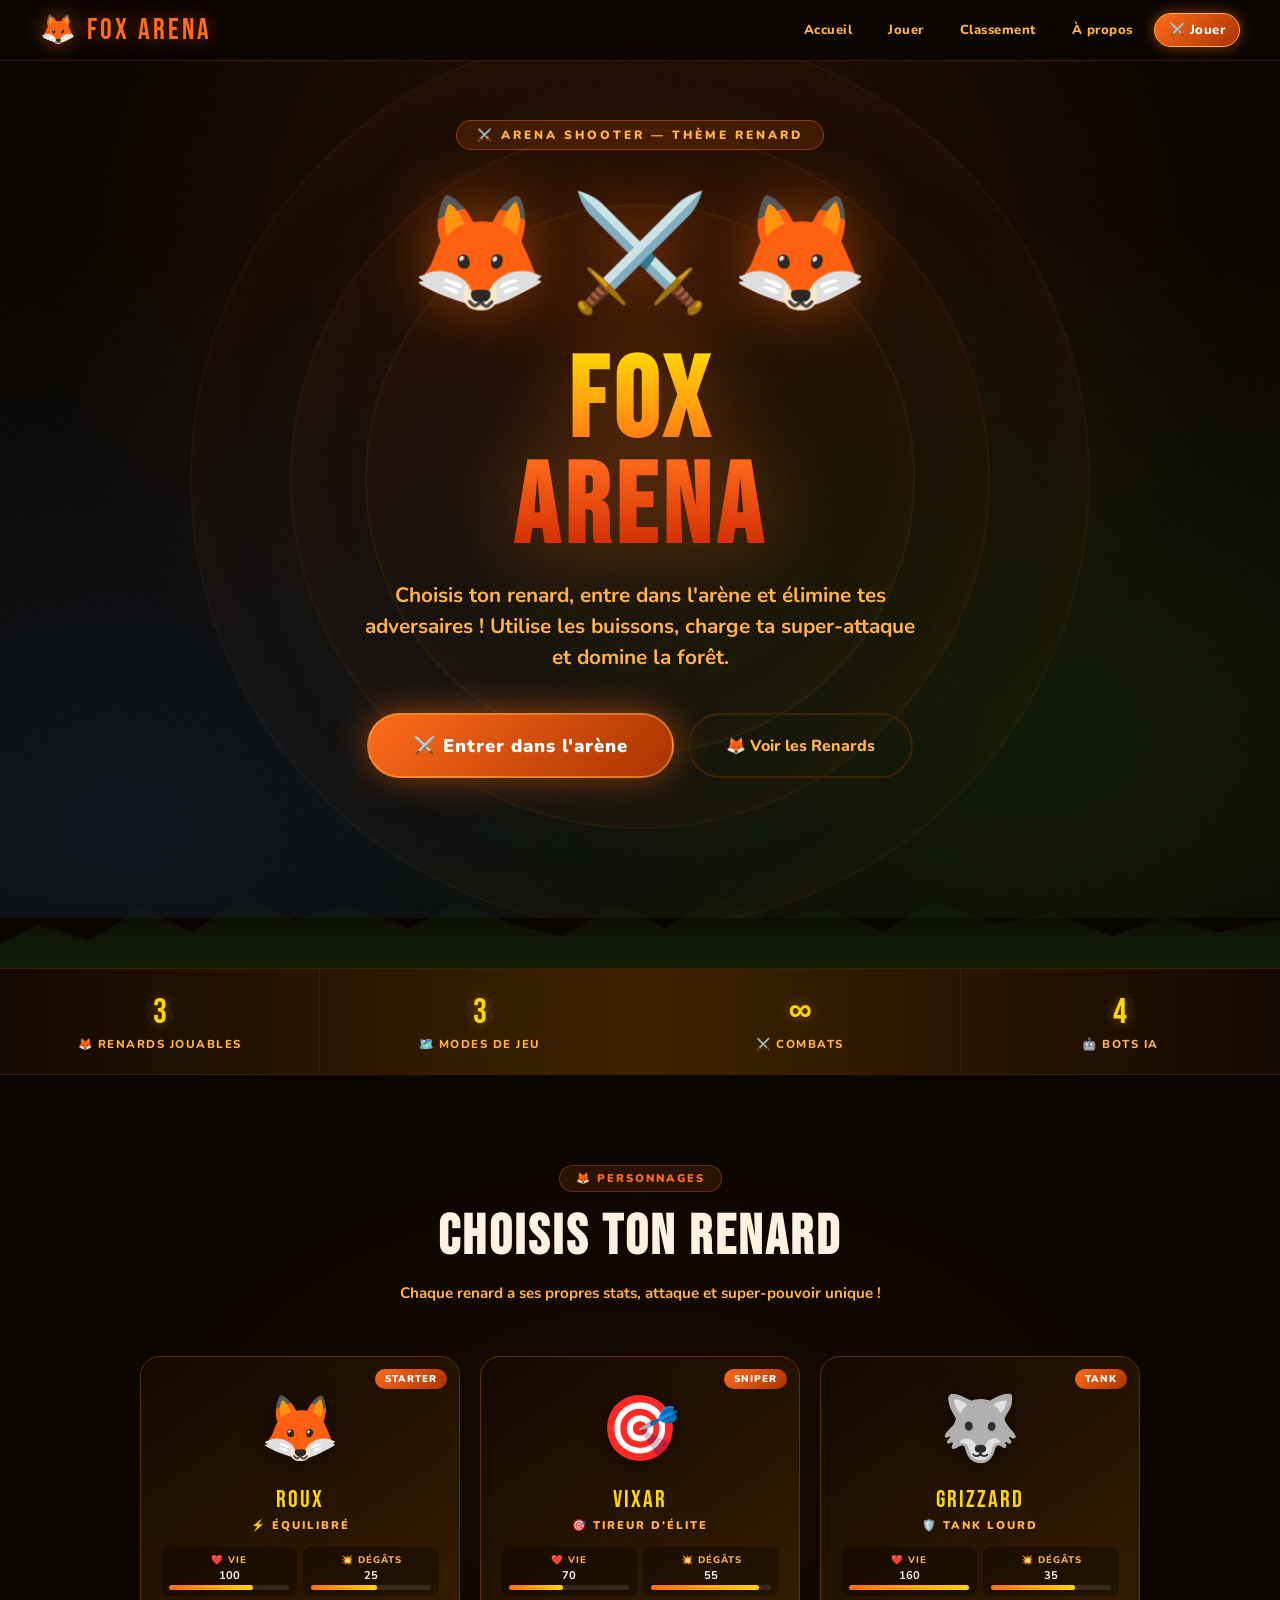
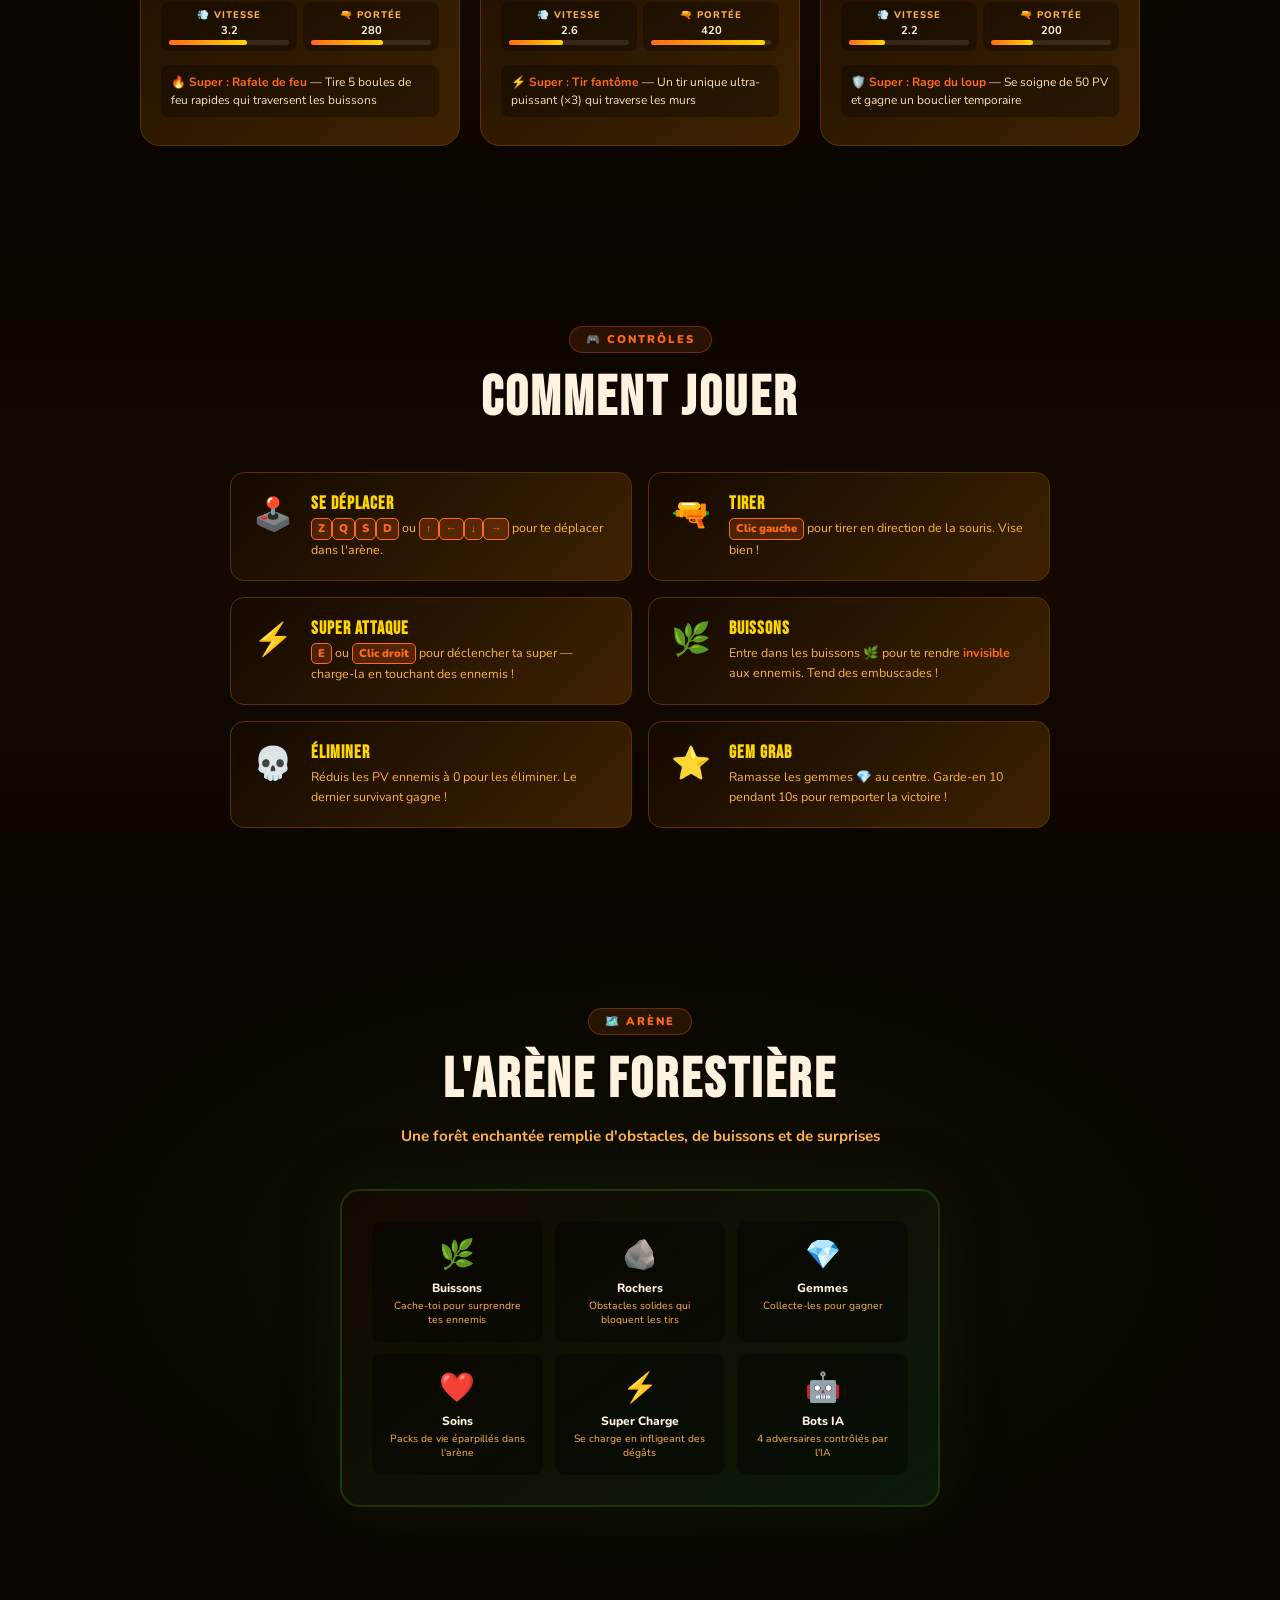
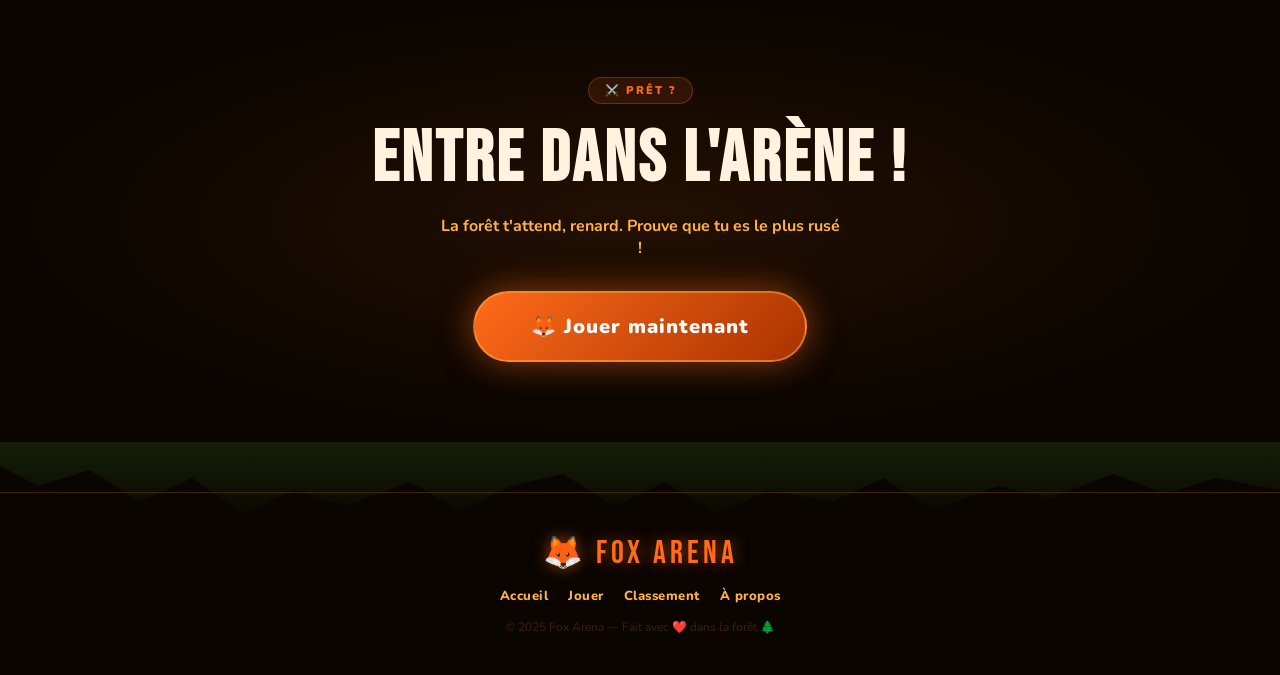
==== index.html @ e890de6c "Rename foxarena-index.html to index.html" ====
<!DOCTYPE html>
<html lang="fr">
<head>
<meta charset="UTF-8">
<meta name="viewport" content="width=device-width, initial-scale=1.0">
<title>🦊 Fox Arena — Combat de Renards</title>
<link href="https://fonts.googleapis.com/css2?family=Bebas+Neue&family=Nunito:wght@400;700;800;900&display=swap" rel="stylesheet">
<style>
:root {
  --or:#FF6B1A;--am:#FFB347;--dk:#0A0500;--dp:#140900;
  --bk:#3D2200;--gd:#FFD700;--cr:#FFF3E0;--tx:#FFE0B2;
  --glow:rgba(255,107,26,0.55);--gr1:#1E3A0F;--gr2:#2E5A18;
  --bl:#1A3A5C;--rd:#CC2200;
}
*{box-sizing:border-box;margin:0;padding:0;}
html{scroll-behavior:smooth;}
body{background:var(--dk);font-family:'Nunito',sans-serif;color:var(--tx);overflow-x:hidden;}

/* ── NOISE OVERLAY ── */
body::after{content:'';position:fixed;inset:0;pointer-events:none;z-index:999;
  background-image:url("data:image/svg+xml,%3Csvg viewBox='0 0 200 200' xmlns='http://www.w3.org/2000/svg'%3E%3Cfilter id='n'%3E%3CfeTurbulence type='fractalNoise' baseFrequency='0.9' numOctaves='4' stitchTiles='stitch'/%3E%3C/filter%3E%3Crect width='100%25' height='100%25' filter='url(%23n)' opacity='0.04'/%3E%3C/svg%3E");
  opacity:0.4;}

/* ── NAV ── */
nav{position:fixed;top:0;left:0;right:0;z-index:200;
  display:flex;align-items:center;justify-content:space-between;
  padding:12px 40px;
  background:rgba(10,5,0,0.88);backdrop-filter:blur(16px);
  border-bottom:1px solid rgba(255,107,26,0.2);}
.nav-logo{font-family:'Bebas Neue',sans-serif;font-size:1.8rem;color:var(--or);
  text-decoration:none;letter-spacing:3px;text-shadow:0 0 20px var(--glow);}
.nav-links{display:flex;gap:6px;align-items:center;}
.nav-links a{color:var(--am);text-decoration:none;font-weight:800;font-size:0.82rem;
  padding:7px 14px;border-radius:20px;transition:all 0.2s;border:1px solid transparent;
  letter-spacing:0.5px;}
.nav-links a:hover{border-color:var(--am);background:rgba(255,179,71,0.1);}
.nav-cta{background:linear-gradient(135deg,var(--or),#AA3300)!important;
  color:white!important;border-color:var(--am)!important;
  box-shadow:0 0 14px var(--glow);}
.nav-cta:hover{transform:scale(1.04);box-shadow:0 0 28px var(--glow)!important;}

/* ── HERO ── */
.hero{min-height:100vh;display:flex;flex-direction:column;
  align-items:center;justify-content:center;text-align:center;
  padding:120px 20px 80px;position:relative;overflow:hidden;
  background:radial-gradient(ellipse at 50% 30%,rgba(255,107,26,0.13) 0%,transparent 65%),
             radial-gradient(ellipse at 80% 80%,rgba(30,58,15,0.4) 0%,transparent 50%),
             radial-gradient(ellipse at 10% 90%,rgba(26,58,92,0.3) 0%,transparent 50%);}

/* animated arena ring */
.arena-ring{position:absolute;width:700px;height:700px;border-radius:50%;
  border:2px solid rgba(255,107,26,0.08);
  box-shadow:0 0 80px rgba(255,107,26,0.06) inset;
  animation:ringPulse 4s ease-in-out infinite;}
.arena-ring:nth-child(2){width:900px;height:900px;animation-delay:1s;border-color:rgba(255,179,71,0.05);}
.arena-ring:nth-child(3){width:550px;height:550px;animation-delay:2s;border-color:rgba(255,215,0,0.06);}
@keyframes ringPulse{0%,100%{transform:scale(1);opacity:0.6}50%{transform:scale(1.04);opacity:1}}

.hero-eyebrow{display:inline-block;background:rgba(255,107,26,0.15);
  border:1px solid rgba(255,107,26,0.4);border-radius:30px;
  padding:6px 20px;font-size:0.75rem;font-weight:900;color:var(--am);
  letter-spacing:3px;text-transform:uppercase;margin-bottom:28px;
  animation:fadeUp 0.5s ease both;}
.hero-chars{font-size:7rem;display:flex;gap:20px;margin-bottom:20px;
  animation:fadeUp 0.5s 0.1s ease both;filter:drop-shadow(0 0 30px rgba(255,107,26,0.5));}
.hero-chars span{display:inline-block;animation:charFloat 3s ease-in-out infinite;}
.hero-chars span:nth-child(2){animation-delay:0.4s;}
.hero-chars span:nth-child(3){animation-delay:0.8s;}
@keyframes charFloat{0%,100%{transform:translateY(0)}50%{transform:translateY(-16px)}}

.hero h1{font-family:'Bebas Neue',sans-serif;
  font-size:clamp(3.5rem,10vw,7rem);
  letter-spacing:6px;line-height:0.95;
  background:linear-gradient(180deg,#FFD700 0%,#FF6B1A 50%,#CC2200 100%);
  -webkit-background-clip:text;-webkit-text-fill-color:transparent;background-clip:text;
  filter:drop-shadow(0 0 40px rgba(255,107,26,0.4));
  animation:fadeUp 0.5s 0.15s ease both;margin-bottom:16px;}
.hero-sub{font-size:clamp(1rem,2.5vw,1.3rem);color:var(--am);font-weight:700;
  max-width:550px;line-height:1.5;animation:fadeUp 0.5s 0.25s ease both;margin-bottom:40px;}
.hero-btns{display:flex;gap:14px;flex-wrap:wrap;justify-content:center;
  animation:fadeUp 0.5s 0.35s ease both;margin-bottom:60px;}
@keyframes fadeUp{from{opacity:0;transform:translateY(24px)}to{opacity:1;transform:none}}

.btn-play{display:inline-flex;align-items:center;gap:10px;
  background:linear-gradient(135deg,var(--or),#AA3300);color:white;
  text-decoration:none;padding:18px 44px;border-radius:50px;
  font-weight:900;font-size:1.15rem;letter-spacing:1px;
  box-shadow:0 0 35px var(--glow),0 8px 30px rgba(0,0,0,0.5);
  transition:all 0.25s;border:2px solid rgba(255,179,71,0.5);}
.btn-play:hover{transform:translateY(-4px)scale(1.04);box-shadow:0 0 55px var(--glow);}
.btn-ghost{display:inline-flex;align-items:center;gap:10px;
  background:transparent;color:var(--am);text-decoration:none;
  padding:18px 36px;border-radius:50px;font-weight:800;font-size:1rem;
  border:2px solid var(--bk);transition:all 0.25s;}
.btn-ghost:hover{border-color:var(--am);background:rgba(255,179,71,0.08);}

/* ── STATS BAR ── */
.stats-bar{display:flex;justify-content:center;flex-wrap:wrap;
  background:linear-gradient(90deg,var(--dp),var(--bk),var(--dp));
  border-top:1px solid var(--bk);border-bottom:1px solid var(--bk);}
.stat-i{flex:1;min-width:140px;text-align:center;padding:22px 16px;
  border-right:1px solid var(--bk);}
.stat-i:last-child{border-right:none;}
.stat-n{font-family:'Bebas Neue',sans-serif;font-size:2.2rem;
  color:var(--gd);display:block;text-shadow:0 0 12px rgba(255,215,0,0.4);}
.stat-l{font-size:0.72rem;color:var(--am);font-weight:800;
  text-transform:uppercase;letter-spacing:1.5px;margin-top:2px;}

/* ── SECTION BASE ── */
section{padding:90px 40px;position:relative;}
.sec-label{display:inline-block;background:rgba(255,107,26,0.12);border:1px solid rgba(255,107,26,0.3);
  border-radius:20px;padding:5px 16px;font-size:0.7rem;font-weight:900;
  color:var(--or);letter-spacing:2px;text-transform:uppercase;margin-bottom:12px;}
.sec-title{font-family:'Bebas Neue',sans-serif;font-size:clamp(2rem,5vw,3.5rem);
  color:var(--cr);letter-spacing:3px;margin-bottom:10px;}
.sec-sub{color:var(--am);font-size:0.95rem;font-weight:700;max-width:500px;line-height:1.6;}

/* ── BRAWLERS SECTION ── */
.brawlers-section{text-align:center;
  background:radial-gradient(ellipse at center,rgba(255,107,26,0.06) 0%,transparent 70%);}
.brawlers-grid{display:grid;grid-template-columns:repeat(auto-fit,minmax(220px,1fr));
  gap:20px;max-width:1000px;margin:50px auto 0;}
.brawler-card{background:linear-gradient(145deg,var(--dp),var(--bk));
  border:1px solid #5C3300;border-radius:20px;padding:28px 20px;
  text-align:center;transition:all 0.3s;cursor:pointer;position:relative;overflow:hidden;}
.brawler-card::before{content:'';position:absolute;inset:0;opacity:0;transition:opacity 0.3s;
  background:linear-gradient(145deg,rgba(255,107,26,0.08),transparent);}
.brawler-card:hover{border-color:var(--or);transform:translateY(-6px);
  box-shadow:0 16px 50px rgba(0,0,0,0.4),0 0 30px rgba(255,107,26,0.2);}
.brawler-card:hover::before{opacity:1;}
.bc-icon{font-size:4rem;display:block;margin-bottom:12px;
  filter:drop-shadow(0 4px 12px rgba(0,0,0,0.5));}
.bc-name{font-family:'Bebas Neue',sans-serif;font-size:1.5rem;
  color:var(--gd);letter-spacing:2px;margin-bottom:4px;}
.bc-role{font-size:0.7rem;font-weight:900;color:var(--am);
  text-transform:uppercase;letter-spacing:2px;margin-bottom:14px;}
.bc-stats{display:grid;grid-template-columns:1fr 1fr;gap:6px;margin-bottom:14px;}
.bc-stat{background:rgba(0,0,0,0.3);border-radius:8px;padding:6px 8px;font-size:0.7rem;}
.bc-stat label{display:block;color:var(--am);font-size:0.6rem;font-weight:800;
  text-transform:uppercase;letter-spacing:1px;margin-bottom:2px;}
.bc-stat span{color:var(--cr);font-weight:700;}
.bc-bar{height:5px;border-radius:3px;margin-top:2px;
  background:rgba(255,255,255,0.1);}
.bc-fill{height:100%;border-radius:3px;background:linear-gradient(90deg,var(--or),var(--gd));}
.bc-ability{font-size:0.75rem;color:var(--tx);line-height:1.5;
  background:rgba(0,0,0,0.3);border-radius:8px;padding:8px 10px;margin-top:8px;text-align:left;}
.bc-ability strong{color:var(--or);}
.bc-badge{position:absolute;top:12px;right:12px;
  background:linear-gradient(135deg,var(--or),#AA3300);
  border-radius:20px;padding:3px 10px;font-size:0.62rem;
  font-weight:900;color:white;letter-spacing:1px;}

/* ── HOW TO PLAY ── */
.how-section{background:linear-gradient(180deg,var(--dk) 0%,var(--dp) 50%,var(--dk) 100%);}
.how-grid{display:grid;grid-template-columns:1fr 1fr;gap:16px;max-width:820px;margin:40px auto 0;}
.how-card{background:linear-gradient(135deg,var(--dp),var(--bk));
  border:1px solid #5C3300;border-radius:14px;padding:20px 22px;
  display:flex;gap:16px;align-items:flex-start;transition:all 0.3s;}
.how-card:hover{border-color:var(--am);transform:translateX(4px);}
.how-icon{font-size:2rem;min-width:42px;}
.how-card h3{font-family:'Bebas Neue',sans-serif;font-size:1.1rem;
  color:var(--gd);letter-spacing:1px;margin-bottom:4px;}
.how-card p{font-size:0.78rem;color:var(--am);line-height:1.6;}
kbd{display:inline-block;background:rgba(255,107,26,0.2);border:1px solid var(--or);
  border-radius:5px;padding:1px 6px;font-size:0.7rem;color:var(--or);
  font-family:'Nunito',sans-serif;font-weight:900;}

/* ── ARENA PREVIEW ── */
.arena-section{text-align:center;
  background:radial-gradient(ellipse at center,rgba(30,58,15,0.2) 0%,transparent 70%);}
.arena-preview{max-width:600px;margin:40px auto 0;
  background:linear-gradient(145deg,var(--dp),#0A1A08);
  border:2px solid rgba(46,90,24,0.5);border-radius:20px;padding:30px;
  box-shadow:0 0 60px rgba(30,58,15,0.3);}
.ap-grid{display:grid;grid-template-columns:repeat(3,1fr);gap:12px;}
.ap-item{background:rgba(0,0,0,0.4);border-radius:10px;padding:14px;text-align:center;}
.ap-icon{font-size:1.8rem;display:block;margin-bottom:6px;}
.ap-item h4{font-size:0.75rem;font-weight:800;color:var(--cr);margin-bottom:3px;}
.ap-item p{font-size:0.65rem;color:var(--am);line-height:1.4;}

/* ── CTA ── */
.cta-section{text-align:center;padding:80px 20px;
  background:radial-gradient(ellipse at center,rgba(255,107,26,0.1) 0%,transparent 70%);}
.cta-section .sec-title{font-size:clamp(2.5rem,6vw,4.5rem);}

/* ── FOOTER ── */
footer{background:var(--dk);border-top:1px solid var(--bk);padding:40px;text-align:center;}
.ft-logo{font-family:'Bebas Neue',sans-serif;font-size:2rem;color:var(--or);
  text-decoration:none;letter-spacing:4px;text-shadow:0 0 15px var(--glow);
  display:block;margin-bottom:14px;}
.ft-links{display:flex;gap:20px;justify-content:center;margin-bottom:14px;}
.ft-links a{color:var(--am);text-decoration:none;font-size:0.82rem;
  font-weight:800;transition:color 0.2s;letter-spacing:0.5px;}
.ft-links a:hover{color:var(--gd);}
footer p{color:#3D2200;font-size:0.75rem;}

/* ── FOREST DIVIDER ── */
.forest-div{width:100%;height:80px;
  background:linear-gradient(180deg,transparent,var(--gr1));
  clip-path:polygon(0 70%,3% 45%,7% 65%,11% 25%,15% 55%,19% 10%,23% 40%,27% 20%,32% 50%,36% 15%,40% 45%,44% 60%,48% 20%,52% 50%,56% 10%,60% 40%,65% 25%,69% 55%,73% 15%,78% 45%,82% 30%,87% 60%,91% 35%,95% 55%,100% 40%,100% 100%,0 100%);
  opacity:0.5;margin-top:-30px;}
.forest-div.flip{transform:scaleY(-1);margin-top:0;margin-bottom:-30px;}

@media(max-width:700px){
  nav{padding:10px 16px;}
  section{padding:60px 16px;}
  .how-grid{grid-template-columns:1fr;}
}
</style>
</head>
<body>

<nav>
  <a class="nav-logo" href="index.html">🦊 FOX ARENA</a>
  <div class="nav-links">
    <a href="index.html">Accueil</a>
    <a href="game.html">Jouer</a>
    <a href="leaderboard.html">Classement</a>
    <a href="about.html">À propos</a>
    <a href="game.html" class="nav-cta">⚔️ Jouer</a>
  </div>
</nav>

<!-- HERO -->
<section class="hero">
  <div class="arena-ring"></div>
  <div class="arena-ring"></div>
  <div class="arena-ring"></div>
  <div class="hero-eyebrow">⚔️ Arena Shooter — Thème Renard</div>
  <div class="hero-chars">
    <span>🦊</span><span>⚔️</span><span>🦊</span>
  </div>
  <h1>FOX<br>ARENA</h1>
  <p class="hero-sub">Choisis ton renard, entre dans l'arène et élimine tes adversaires ! Utilise les buissons, charge ta super-attaque et domine la forêt.</p>
  <div class="hero-btns">
    <a href="game.html" class="btn-play">⚔️ Entrer dans l'arène</a>
    <a href="#brawlers" class="btn-ghost">🦊 Voir les Renards</a>
  </div>
</section>

<div class="forest-div"></div>

<!-- STATS BAR -->
<div class="stats-bar">
  <div class="stat-i"><span class="stat-n">3</span><div class="stat-l">🦊 Renards jouables</div></div>
  <div class="stat-i"><span class="stat-n">3</span><div class="stat-l">🗺️ Modes de jeu</div></div>
  <div class="stat-i"><span class="stat-n">∞</span><div class="stat-l">⚔️ Combats</div></div>
  <div class="stat-i"><span class="stat-n">4</span><div class="stat-l">🤖 Bots IA</div></div>
</div>

<!-- BRAWLERS -->
<section class="brawlers-section" id="brawlers">
  <div style="text-align:center">
    <div class="sec-label">🦊 Personnages</div>
    <h2 class="sec-title">Choisis ton Renard</h2>
    <p class="sec-sub" style="margin:0 auto">Chaque renard a ses propres stats, attaque et super-pouvoir unique !</p>
  </div>
  <div class="brawlers-grid">

    <div class="brawler-card">
      <div class="bc-badge">STARTER</div>
      <span class="bc-icon">🦊</span>
      <div class="bc-name">ROUX</div>
      <div class="bc-role">⚡ Équilibré</div>
      <div class="bc-stats">
        <div class="bc-stat"><label>❤️ Vie</label><span>100</span><div class="bc-bar"><div class="bc-fill" style="width:70%"></div></div></div>
        <div class="bc-stat"><label>💥 Dégâts</label><span>25</span><div class="bc-bar"><div class="bc-fill" style="width:55%"></div></div></div>
        <div class="bc-stat"><label>💨 Vitesse</label><span>3.2</span><div class="bc-bar"><div class="bc-fill" style="width:65%"></div></div></div>
        <div class="bc-stat"><label>🔫 Portée</label><span>280</span><div class="bc-bar"><div class="bc-fill" style="width:60%"></div></div></div>
      </div>
      <div class="bc-ability">🔥 <strong>Super : Rafale de feu</strong> — Tire 5 boules de feu rapides qui traversent les buissons</div>
    </div>

    <div class="brawler-card">
      <div class="bc-badge">SNIPER</div>
      <span class="bc-icon">🎯</span>
      <div class="bc-name">VIXAR</div>
      <div class="bc-role">🎯 Tireur d'élite</div>
      <div class="bc-stats">
        <div class="bc-stat"><label>❤️ Vie</label><span>70</span><div class="bc-bar"><div class="bc-fill" style="width:45%"></div></div></div>
        <div class="bc-stat"><label>💥 Dégâts</label><span>55</span><div class="bc-bar"><div class="bc-fill" style="width:90%"></div></div></div>
        <div class="bc-stat"><label>💨 Vitesse</label><span>2.6</span><div class="bc-bar"><div class="bc-fill" style="width:45%"></div></div></div>
        <div class="bc-stat"><label>🔫 Portée</label><span>420</span><div class="bc-bar"><div class="bc-fill" style="width:95%"></div></div></div>
      </div>
      <div class="bc-ability">⚡ <strong>Super : Tir fantôme</strong> — Un tir unique ultra-puissant (×3) qui traverse les murs</div>
    </div>

    <div class="brawler-card">
      <div class="bc-badge">TANK</div>
      <span class="bc-icon">🐺</span>
      <div class="bc-name">GRIZZARD</div>
      <div class="bc-role">🛡️ Tank lourd</div>
      <div class="bc-stats">
        <div class="bc-stat"><label>❤️ Vie</label><span>160</span><div class="bc-bar"><div class="bc-fill" style="width:100%"></div></div></div>
        <div class="bc-stat"><label>💥 Dégâts</label><span>35</span><div class="bc-bar"><div class="bc-fill" style="width:70%"></div></div></div>
        <div class="bc-stat"><label>💨 Vitesse</label><span>2.2</span><div class="bc-bar"><div class="bc-fill" style="width:30%"></div></div></div>
        <div class="bc-stat"><label>🔫 Portée</label><span>200</span><div class="bc-bar"><div class="bc-fill" style="width:35%"></div></div></div>
      </div>
      <div class="bc-ability">🛡️ <strong>Super : Rage du loup</strong> — Se soigne de 50 PV et gagne un bouclier temporaire</div>
    </div>

  </div>
</section>

<!-- HOW TO PLAY -->
<section class="how-section" id="how">
  <div style="text-align:center">
    <div class="sec-label">🎮 Contrôles</div>
    <h2 class="sec-title" style="color:var(--cr)">Comment jouer</h2>
  </div>
  <div class="how-grid">
    <div class="how-card">
      <div class="how-icon">🕹️</div>
      <div>
        <h3>Se déplacer</h3>
        <p><kbd>Z</kbd><kbd>Q</kbd><kbd>S</kbd><kbd>D</kbd> ou <kbd>↑</kbd><kbd>←</kbd><kbd>↓</kbd><kbd>→</kbd> pour te déplacer dans l'arène.</p>
      </div>
    </div>
    <div class="how-card">
      <div class="how-icon">🔫</div>
      <div>
        <h3>Tirer</h3>
        <p><kbd>Clic gauche</kbd> pour tirer en direction de la souris. Vise bien !</p>
      </div>
    </div>
    <div class="how-card">
      <div class="how-icon">⚡</div>
      <div>
        <h3>Super Attaque</h3>
        <p><kbd>E</kbd> ou <kbd>Clic droit</kbd> pour déclencher ta super — charge-la en touchant des ennemis !</p>
      </div>
    </div>
    <div class="how-card">
      <div class="how-icon">🌿</div>
      <div>
        <h3>Buissons</h3>
        <p>Entre dans les buissons 🌿 pour te rendre <strong style="color:var(--or)">invisible</strong> aux ennemis. Tend des embuscades !</p>
      </div>
    </div>
    <div class="how-card">
      <div class="how-icon">💀</div>
      <div>
        <h3>Éliminer</h3>
        <p>Réduis les PV ennemis à 0 pour les éliminer. Le dernier survivant gagne !</p>
      </div>
    </div>
    <div class="how-card">
      <div class="how-icon">⭐</div>
      <div>
        <h3>Gem Grab</h3>
        <p>Ramasse les gemmes 💎 au centre. Garde-en 10 pendant 10s pour remporter la victoire !</p>
      </div>
    </div>
  </div>
</section>

<!-- ARENA FEATURES -->
<section class="arena-section">
  <div style="text-align:center">
    <div class="sec-label">🗺️ Arène</div>
    <h2 class="sec-title" style="color:var(--cr)">L'Arène Forestière</h2>
    <p class="sec-sub" style="margin:0 auto">Une forêt enchantée remplie d'obstacles, de buissons et de surprises</p>
  </div>
  <div class="arena-preview">
    <div class="ap-grid">
      <div class="ap-item"><span class="ap-icon">🌿</span><h4>Buissons</h4><p>Cache-toi pour surprendre tes ennemis</p></div>
      <div class="ap-item"><span class="ap-icon">🪨</span><h4>Rochers</h4><p>Obstacles solides qui bloquent les tirs</p></div>
      <div class="ap-item"><span class="ap-icon">💎</span><h4>Gemmes</h4><p>Collecte-les pour gagner</p></div>
      <div class="ap-item"><span class="ap-icon">❤️</span><h4>Soins</h4><p>Packs de vie éparpillés dans l'arène</p></div>
      <div class="ap-item"><span class="ap-icon">⚡</span><h4>Super Charge</h4><p>Se charge en infligeant des dégâts</p></div>
      <div class="ap-item"><span class="ap-icon">🤖</span><h4>Bots IA</h4><p>4 adversaires contrôlés par l'IA</p></div>
    </div>
  </div>
</section>

<!-- CTA -->
<section class="cta-section">
  <div class="sec-label">⚔️ Prêt ?</div>
  <h2 class="sec-title">Entre dans l'Arène !</h2>
  <p style="color:var(--am);margin:12px auto 32px;max-width:400px;font-weight:700;">La forêt t'attend, renard. Prouve que tu es le plus rusé !</p>
  <a href="game.html" class="btn-play" style="font-size:1.25rem;padding:20px 56px;">🦊 Jouer maintenant</a>
</section>

<div class="forest-div flip"></div>
<footer>
  <a class="ft-logo" href="index.html">🦊 FOX ARENA</a>
  <div class="ft-links">
    <a href="index.html">Accueil</a>
    <a href="game.html">Jouer</a>
    <a href="leaderboard.html">Classement</a>
    <a href="about.html">À propos</a>
  </div>
  <p>© 2025 Fox Arena — Fait avec ❤️ dans la forêt 🌲</p>
</footer>
</body>
</html>
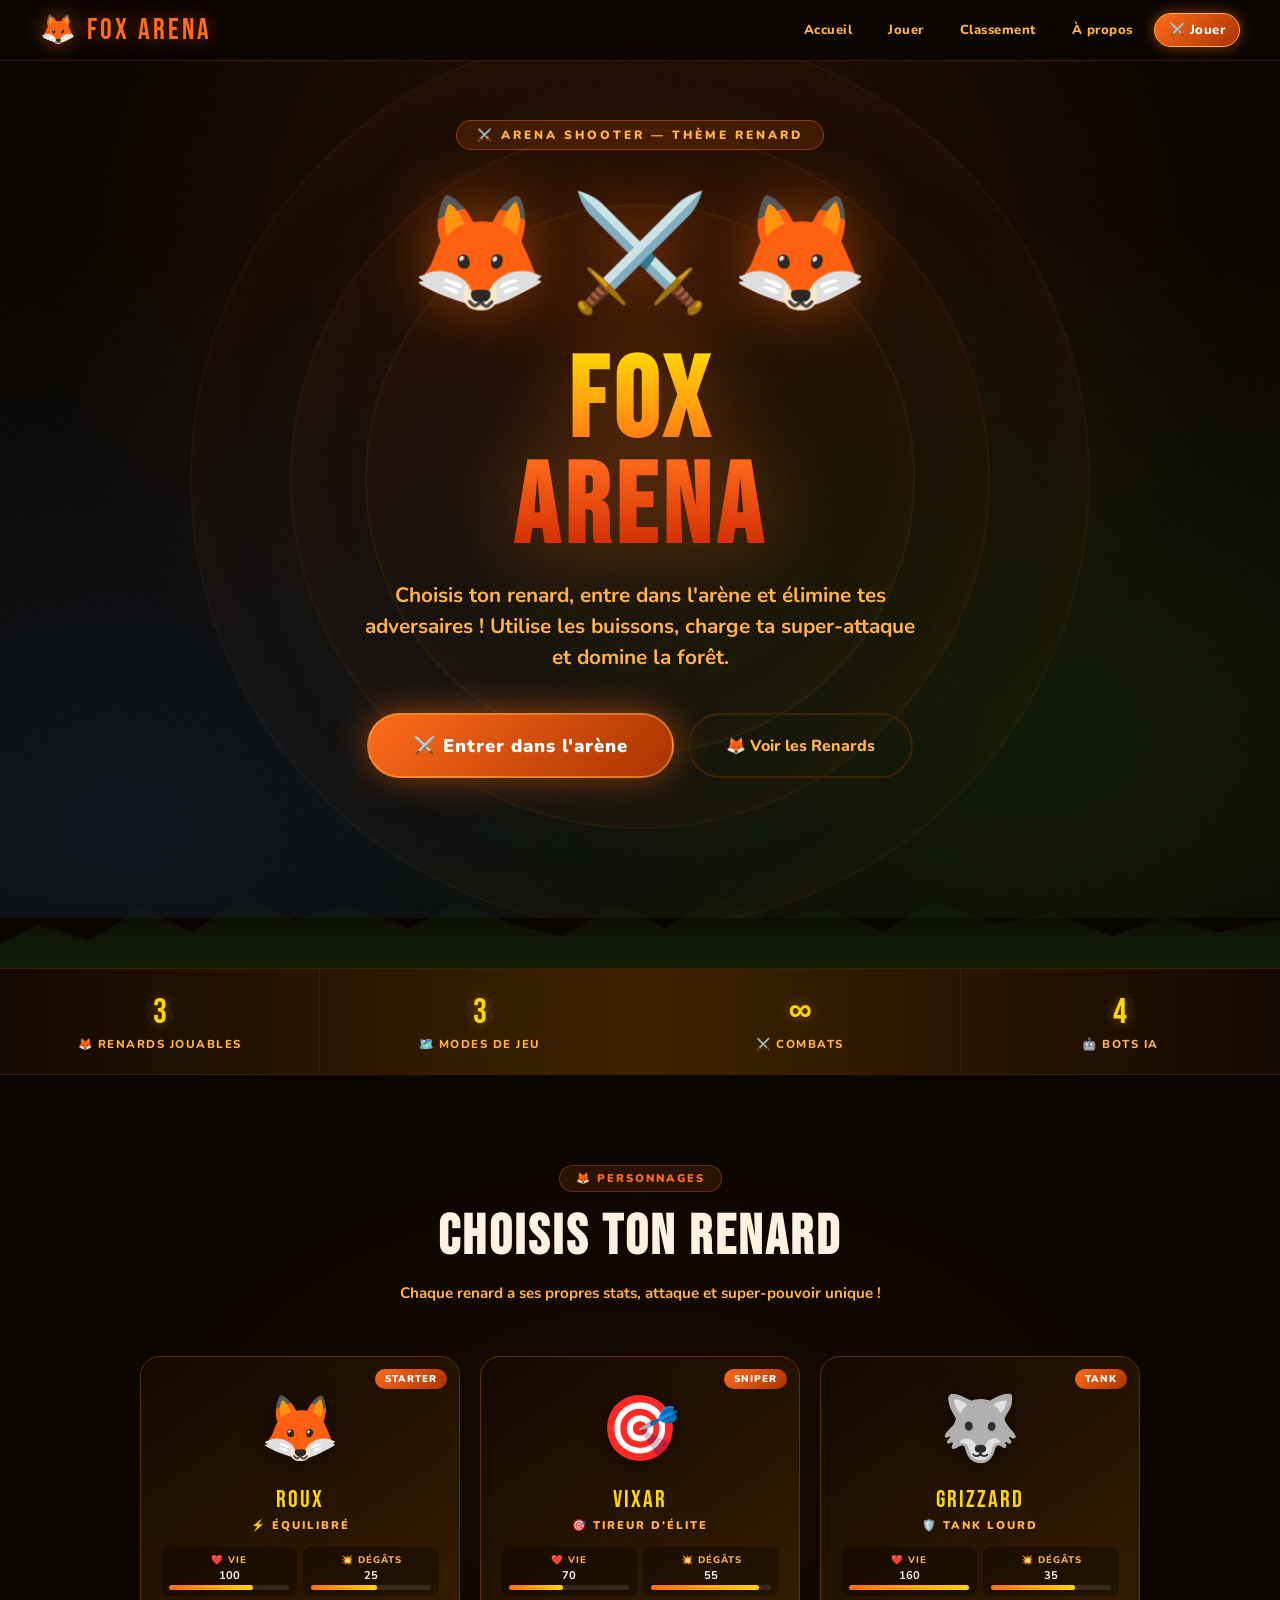
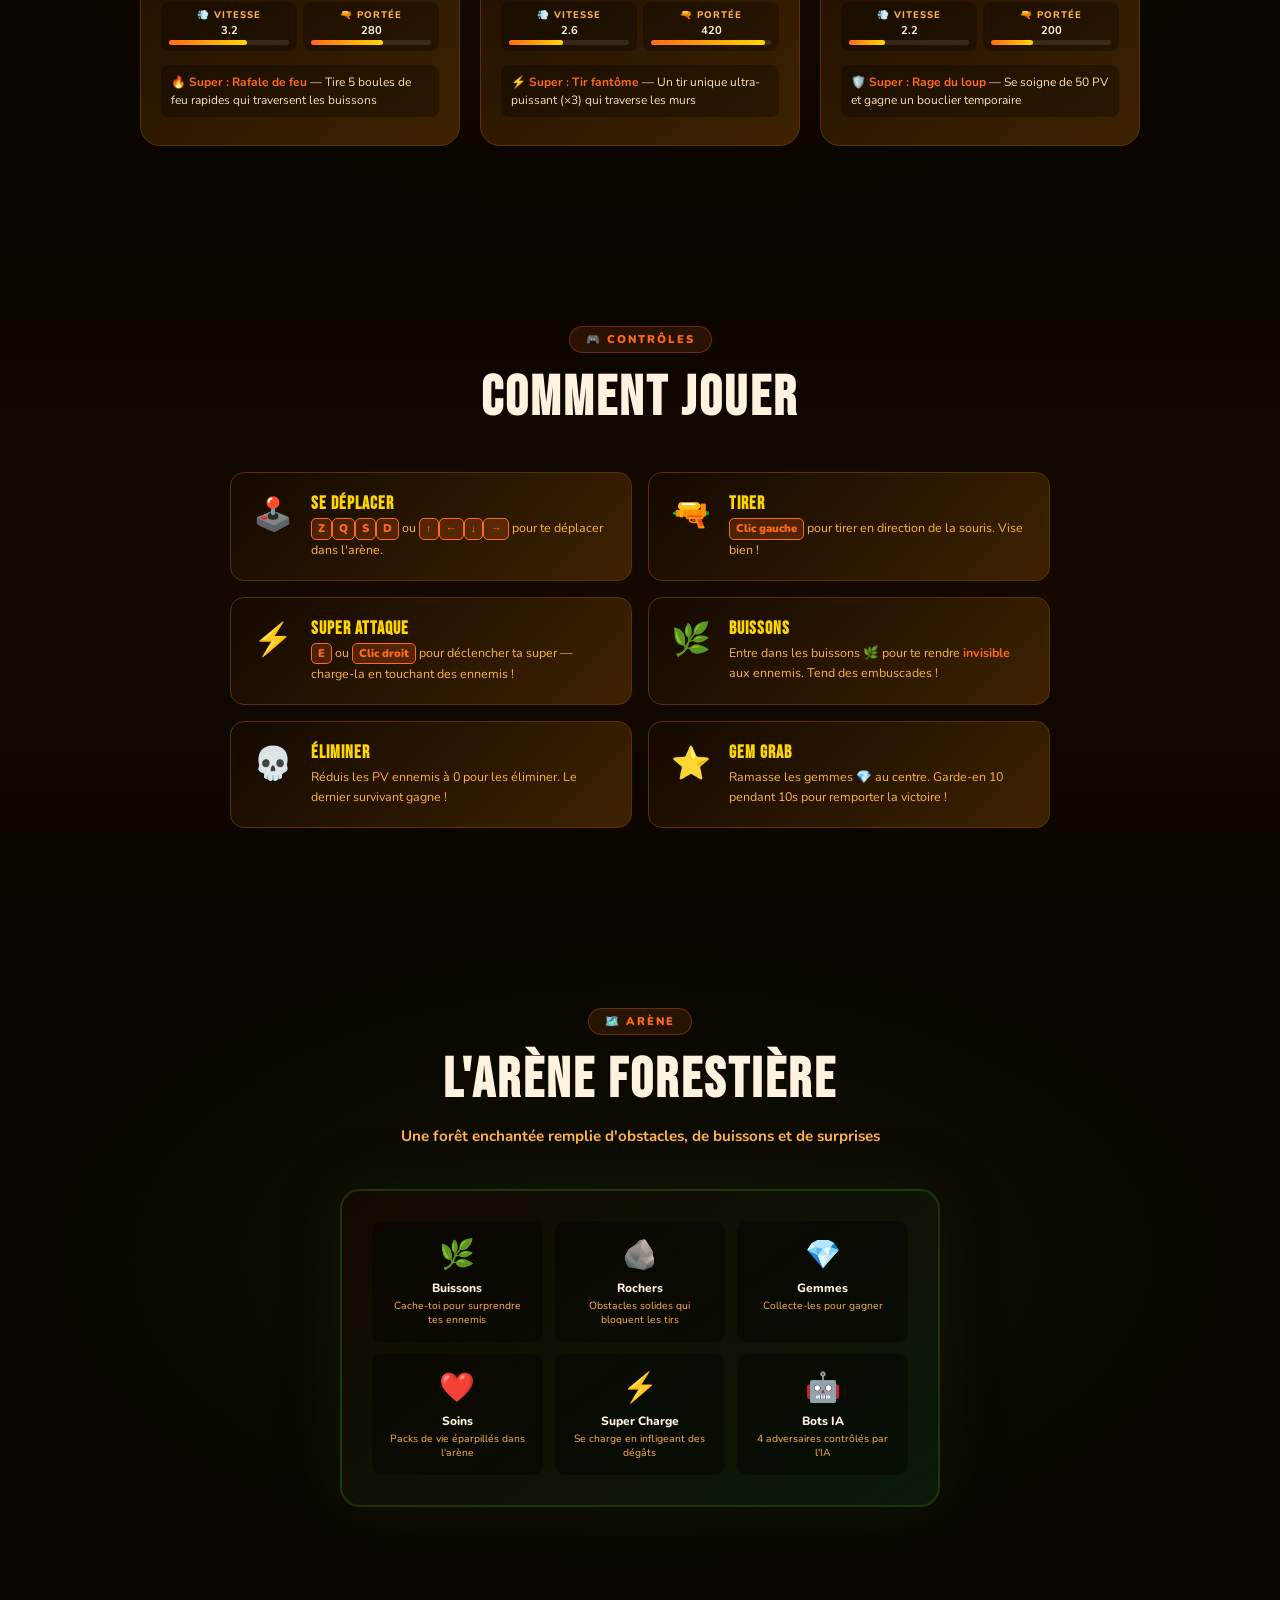
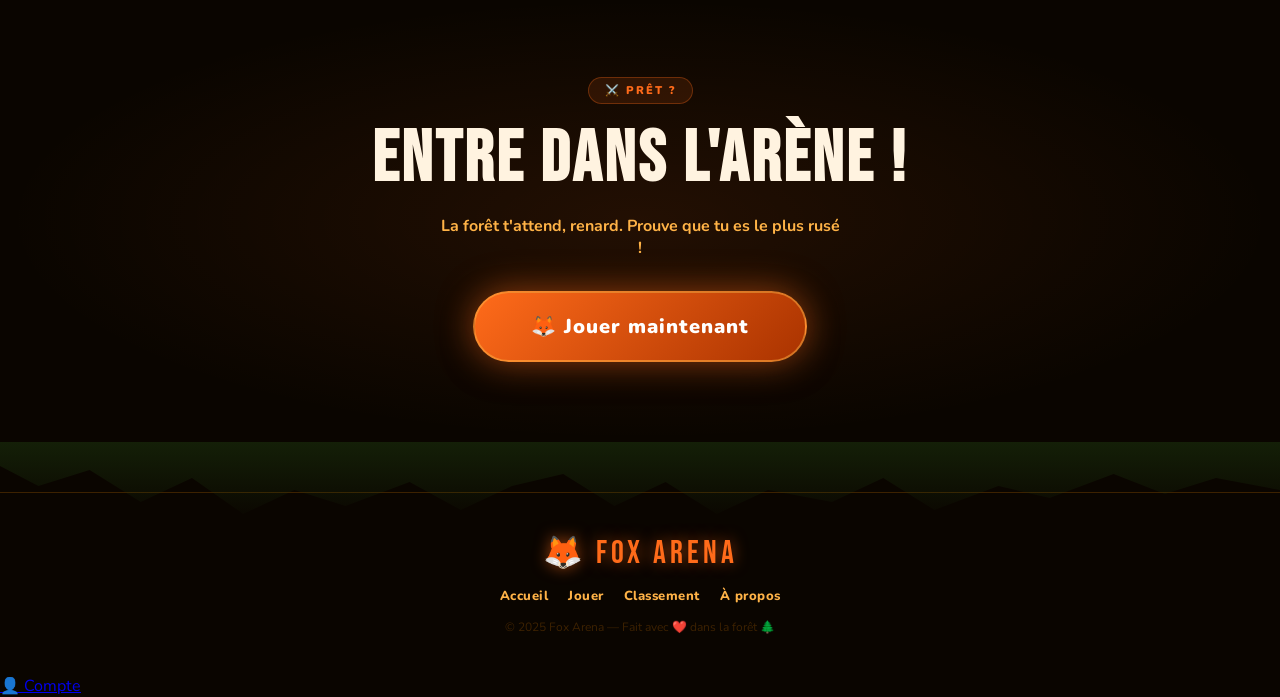
==== commit 60161f63: "Update index.html" ====
--- a/index.html
+++ b/index.html
@@ -394,3 +394,4 @@
 </footer>
 </body>
 </html>
+<a href="account.html">👤 Compte</a>
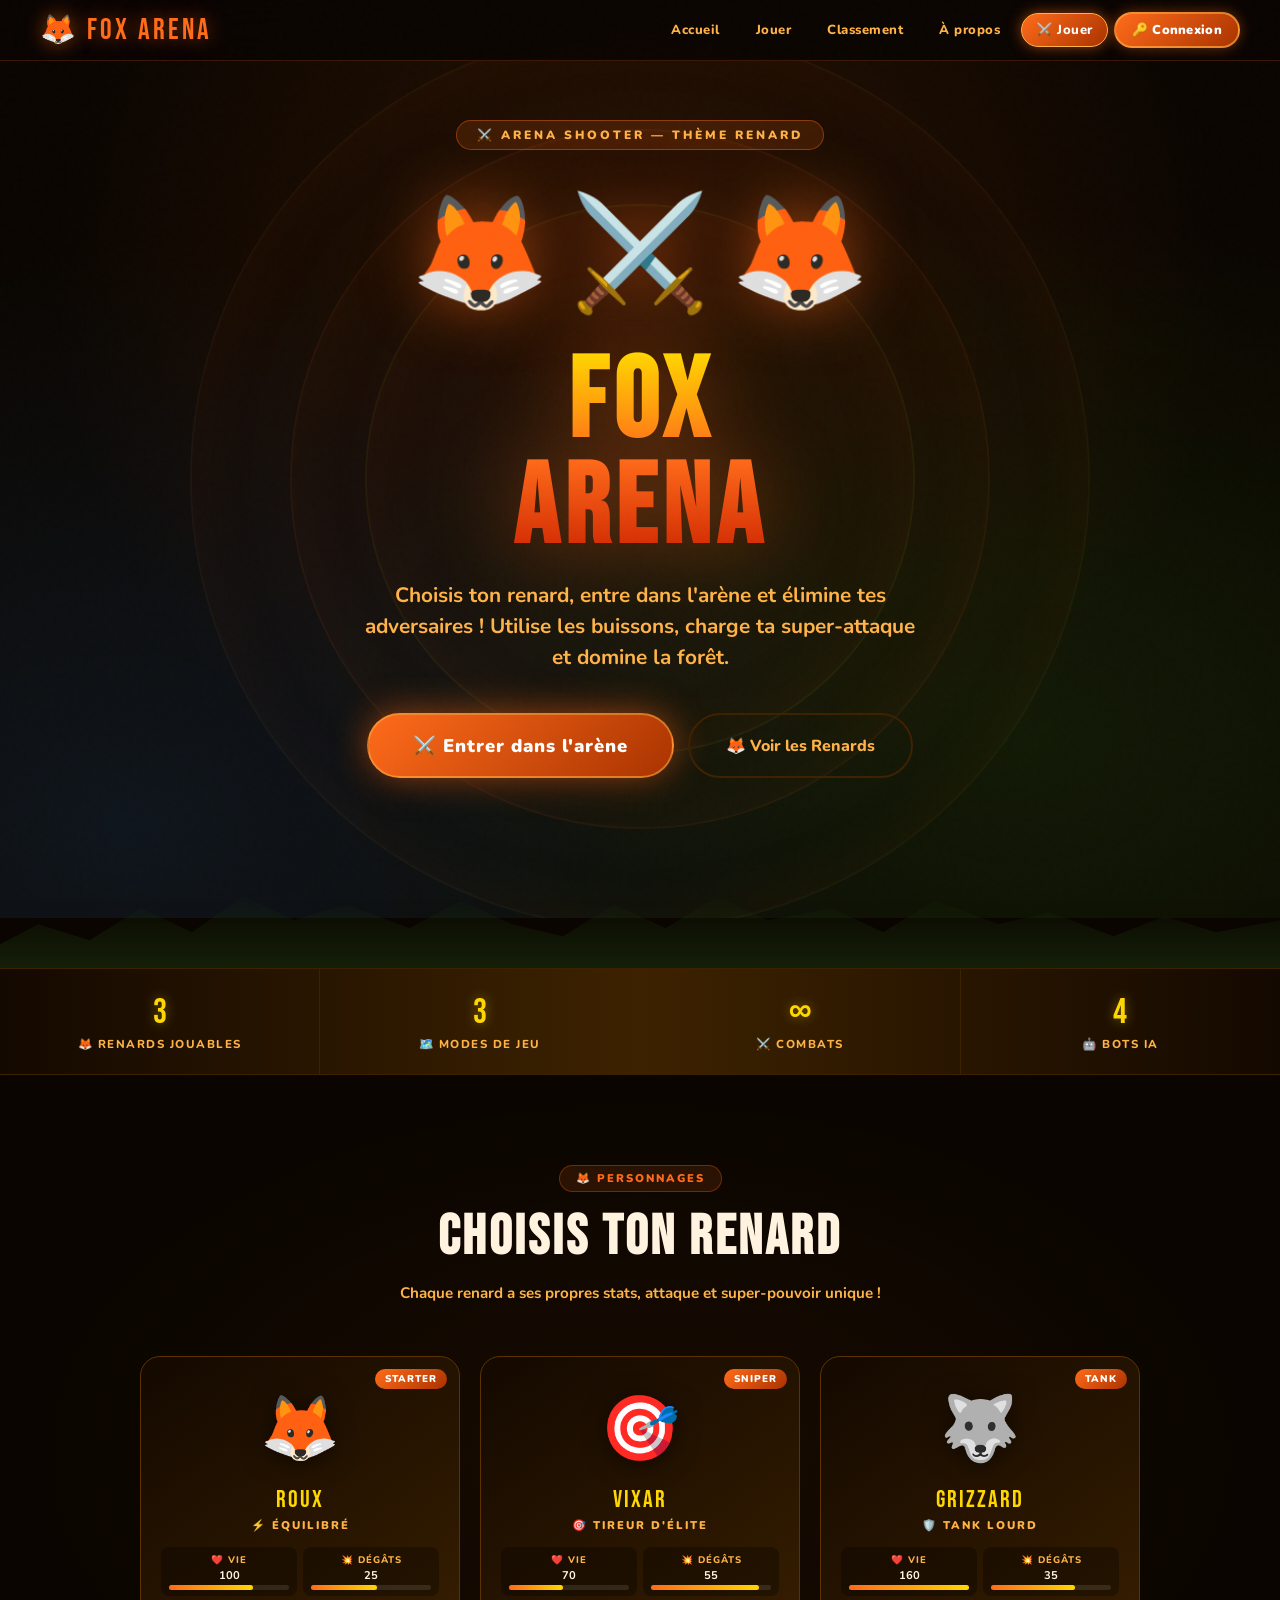
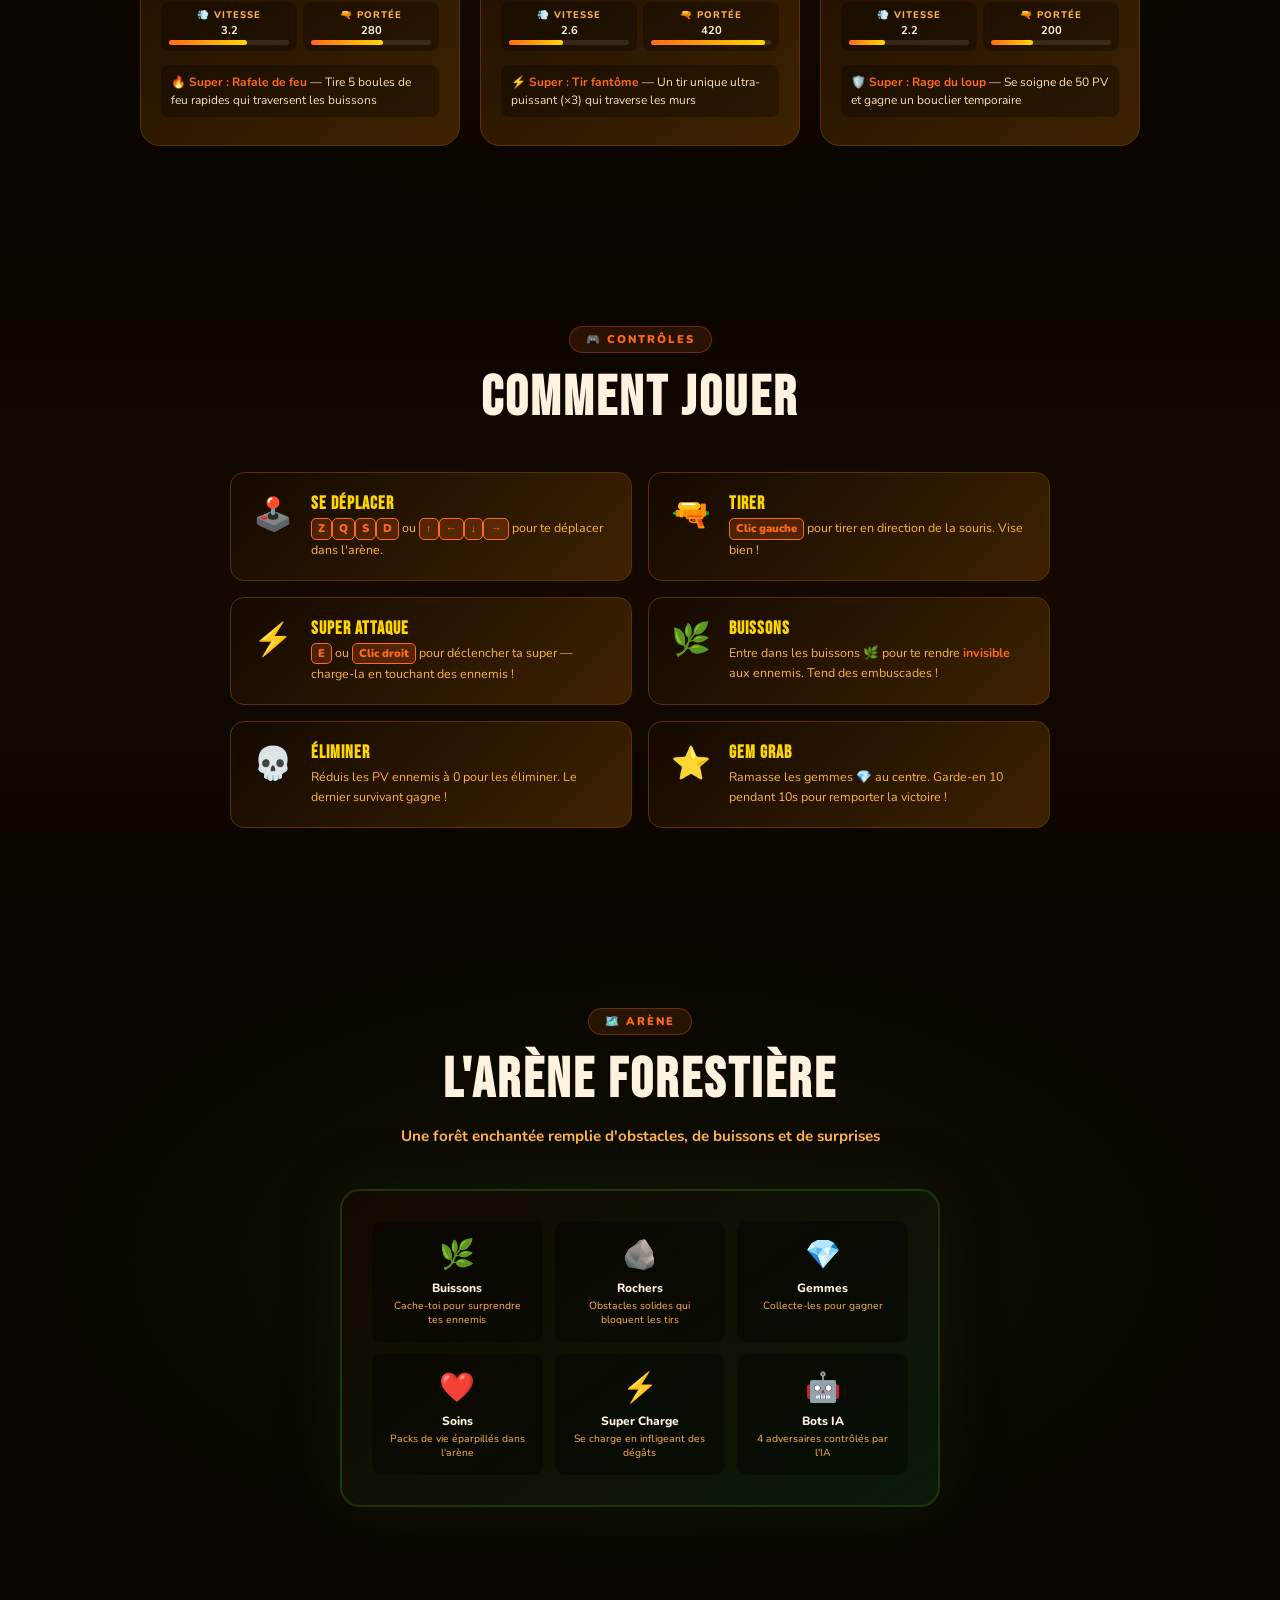
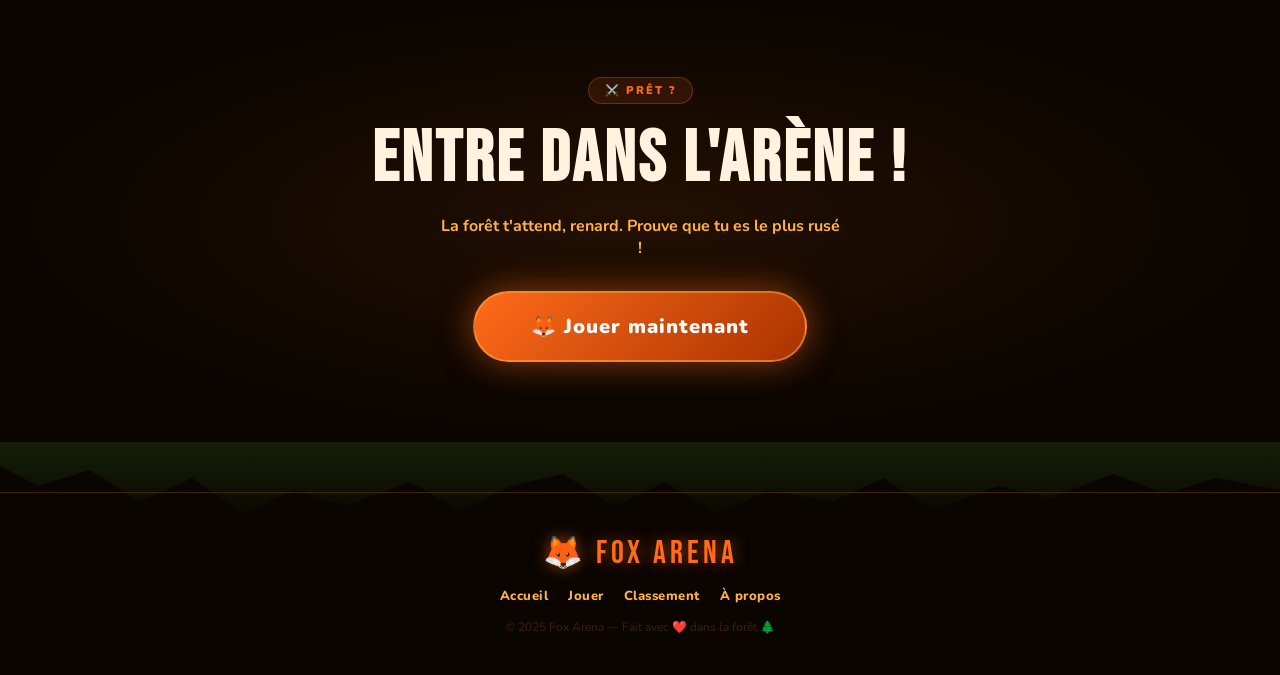
==== commit 8f8e5b35: "Add files via upload" ====
--- a/index.html
+++ b/index.html
@@ -392,6 +392,6 @@
   </div>
   <p>© 2025 Fox Arena — Fait avec ❤️ dans la forêt 🌲</p>
 </footer>
+<script src="auth.js"></script>
 </body>
 </html>
-<a href="account.html">👤 Compte</a>
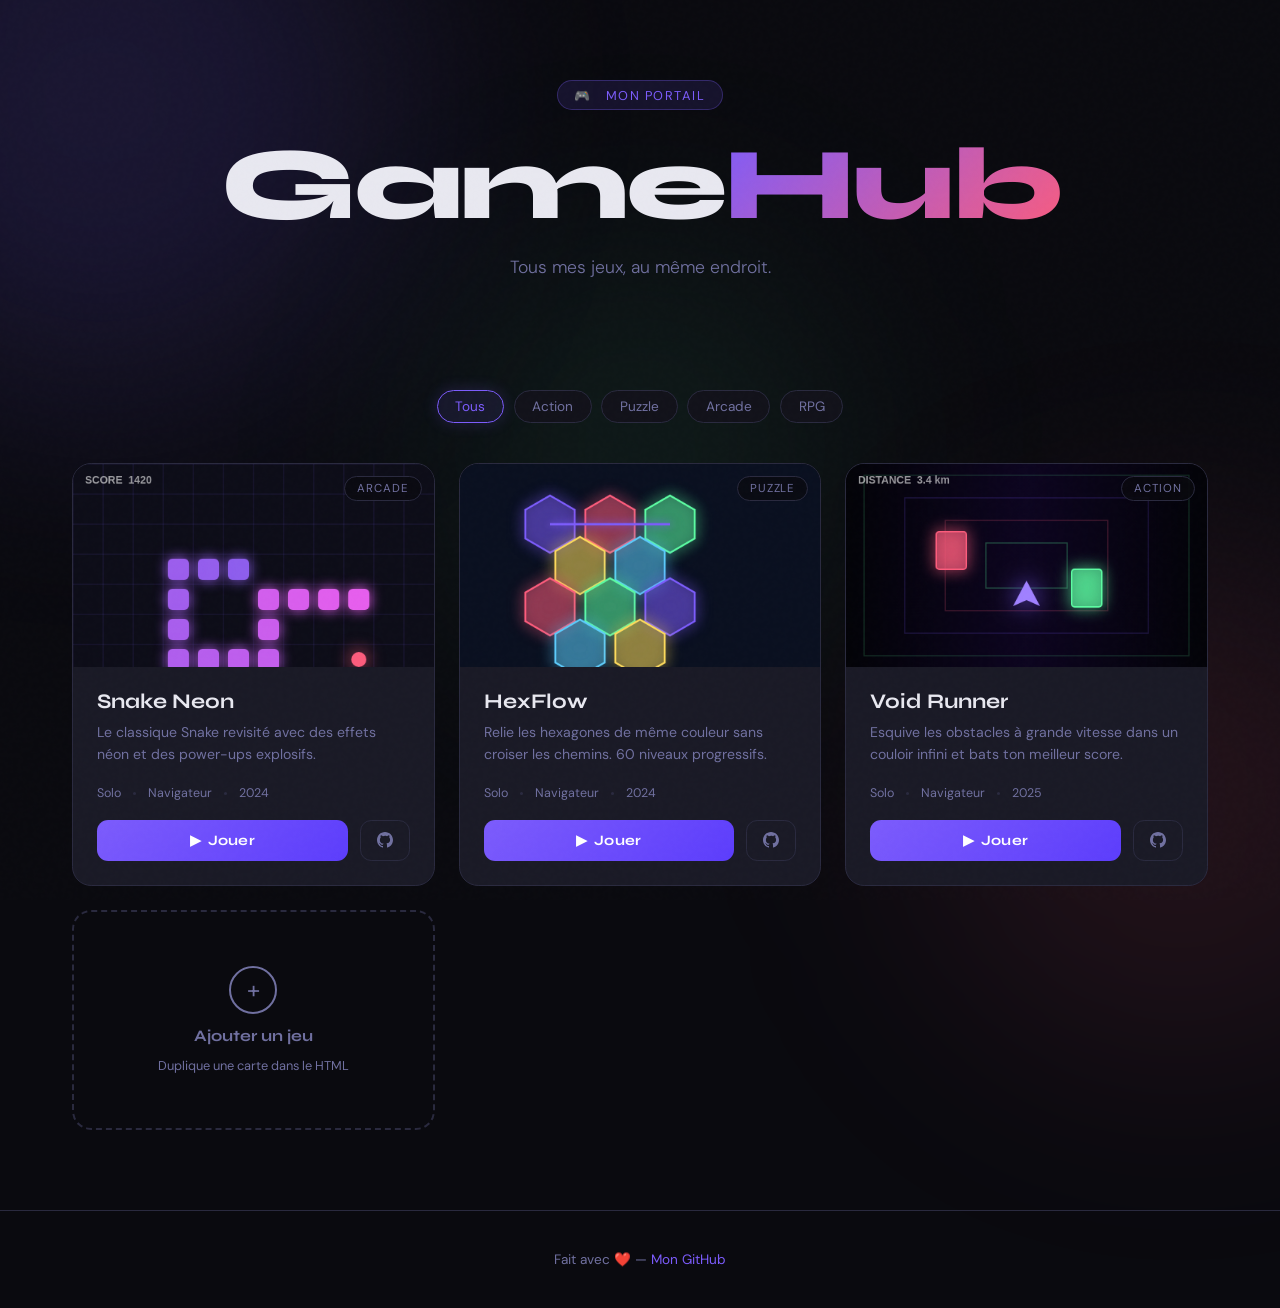
==== commit 46e61f46: "Add files via upload" ====
--- a/index.html
+++ b/index.html
@@ -1,397 +1,630 @@
 <!DOCTYPE html>
 <html lang="fr">
 <head>
-<meta charset="UTF-8">
-<meta name="viewport" content="width=device-width, initial-scale=1.0">
-<title>🦊 Fox Arena — Combat de Renards</title>
-<link href="https://fonts.googleapis.com/css2?family=Bebas+Neue&family=Nunito:wght@400;700;800;900&display=swap" rel="stylesheet">
-<style>
-:root {
-  --or:#FF6B1A;--am:#FFB347;--dk:#0A0500;--dp:#140900;
-  --bk:#3D2200;--gd:#FFD700;--cr:#FFF3E0;--tx:#FFE0B2;
-  --glow:rgba(255,107,26,0.55);--gr1:#1E3A0F;--gr2:#2E5A18;
-  --bl:#1A3A5C;--rd:#CC2200;
-}
-*{box-sizing:border-box;margin:0;padding:0;}
-html{scroll-behavior:smooth;}
-body{background:var(--dk);font-family:'Nunito',sans-serif;color:var(--tx);overflow-x:hidden;}
-
-/* ── NOISE OVERLAY ── */
-body::after{content:'';position:fixed;inset:0;pointer-events:none;z-index:999;
-  background-image:url("data:image/svg+xml,%3Csvg viewBox='0 0 200 200' xmlns='http://www.w3.org/2000/svg'%3E%3Cfilter id='n'%3E%3CfeTurbulence type='fractalNoise' baseFrequency='0.9' numOctaves='4' stitchTiles='stitch'/%3E%3C/filter%3E%3Crect width='100%25' height='100%25' filter='url(%23n)' opacity='0.04'/%3E%3C/svg%3E");
-  opacity:0.4;}
-
-/* ── NAV ── */
-nav{position:fixed;top:0;left:0;right:0;z-index:200;
-  display:flex;align-items:center;justify-content:space-between;
-  padding:12px 40px;
-  background:rgba(10,5,0,0.88);backdrop-filter:blur(16px);
-  border-bottom:1px solid rgba(255,107,26,0.2);}
-.nav-logo{font-family:'Bebas Neue',sans-serif;font-size:1.8rem;color:var(--or);
-  text-decoration:none;letter-spacing:3px;text-shadow:0 0 20px var(--glow);}
-.nav-links{display:flex;gap:6px;align-items:center;}
-.nav-links a{color:var(--am);text-decoration:none;font-weight:800;font-size:0.82rem;
-  padding:7px 14px;border-radius:20px;transition:all 0.2s;border:1px solid transparent;
-  letter-spacing:0.5px;}
-.nav-links a:hover{border-color:var(--am);background:rgba(255,179,71,0.1);}
-.nav-cta{background:linear-gradient(135deg,var(--or),#AA3300)!important;
-  color:white!important;border-color:var(--am)!important;
-  box-shadow:0 0 14px var(--glow);}
-.nav-cta:hover{transform:scale(1.04);box-shadow:0 0 28px var(--glow)!important;}
-
-/* ── HERO ── */
-.hero{min-height:100vh;display:flex;flex-direction:column;
-  align-items:center;justify-content:center;text-align:center;
-  padding:120px 20px 80px;position:relative;overflow:hidden;
-  background:radial-gradient(ellipse at 50% 30%,rgba(255,107,26,0.13) 0%,transparent 65%),
-             radial-gradient(ellipse at 80% 80%,rgba(30,58,15,0.4) 0%,transparent 50%),
-             radial-gradient(ellipse at 10% 90%,rgba(26,58,92,0.3) 0%,transparent 50%);}
-
-/* animated arena ring */
-.arena-ring{position:absolute;width:700px;height:700px;border-radius:50%;
-  border:2px solid rgba(255,107,26,0.08);
-  box-shadow:0 0 80px rgba(255,107,26,0.06) inset;
-  animation:ringPulse 4s ease-in-out infinite;}
-.arena-ring:nth-child(2){width:900px;height:900px;animation-delay:1s;border-color:rgba(255,179,71,0.05);}
-.arena-ring:nth-child(3){width:550px;height:550px;animation-delay:2s;border-color:rgba(255,215,0,0.06);}
-@keyframes ringPulse{0%,100%{transform:scale(1);opacity:0.6}50%{transform:scale(1.04);opacity:1}}
-
-.hero-eyebrow{display:inline-block;background:rgba(255,107,26,0.15);
-  border:1px solid rgba(255,107,26,0.4);border-radius:30px;
-  padding:6px 20px;font-size:0.75rem;font-weight:900;color:var(--am);
-  letter-spacing:3px;text-transform:uppercase;margin-bottom:28px;
-  animation:fadeUp 0.5s ease both;}
-.hero-chars{font-size:7rem;display:flex;gap:20px;margin-bottom:20px;
-  animation:fadeUp 0.5s 0.1s ease both;filter:drop-shadow(0 0 30px rgba(255,107,26,0.5));}
-.hero-chars span{display:inline-block;animation:charFloat 3s ease-in-out infinite;}
-.hero-chars span:nth-child(2){animation-delay:0.4s;}
-.hero-chars span:nth-child(3){animation-delay:0.8s;}
-@keyframes charFloat{0%,100%{transform:translateY(0)}50%{transform:translateY(-16px)}}
-
-.hero h1{font-family:'Bebas Neue',sans-serif;
-  font-size:clamp(3.5rem,10vw,7rem);
-  letter-spacing:6px;line-height:0.95;
-  background:linear-gradient(180deg,#FFD700 0%,#FF6B1A 50%,#CC2200 100%);
-  -webkit-background-clip:text;-webkit-text-fill-color:transparent;background-clip:text;
-  filter:drop-shadow(0 0 40px rgba(255,107,26,0.4));
-  animation:fadeUp 0.5s 0.15s ease both;margin-bottom:16px;}
-.hero-sub{font-size:clamp(1rem,2.5vw,1.3rem);color:var(--am);font-weight:700;
-  max-width:550px;line-height:1.5;animation:fadeUp 0.5s 0.25s ease both;margin-bottom:40px;}
-.hero-btns{display:flex;gap:14px;flex-wrap:wrap;justify-content:center;
-  animation:fadeUp 0.5s 0.35s ease both;margin-bottom:60px;}
-@keyframes fadeUp{from{opacity:0;transform:translateY(24px)}to{opacity:1;transform:none}}
-
-.btn-play{display:inline-flex;align-items:center;gap:10px;
-  background:linear-gradient(135deg,var(--or),#AA3300);color:white;
-  text-decoration:none;padding:18px 44px;border-radius:50px;
-  font-weight:900;font-size:1.15rem;letter-spacing:1px;
-  box-shadow:0 0 35px var(--glow),0 8px 30px rgba(0,0,0,0.5);
-  transition:all 0.25s;border:2px solid rgba(255,179,71,0.5);}
-.btn-play:hover{transform:translateY(-4px)scale(1.04);box-shadow:0 0 55px var(--glow);}
-.btn-ghost{display:inline-flex;align-items:center;gap:10px;
-  background:transparent;color:var(--am);text-decoration:none;
-  padding:18px 36px;border-radius:50px;font-weight:800;font-size:1rem;
-  border:2px solid var(--bk);transition:all 0.25s;}
-.btn-ghost:hover{border-color:var(--am);background:rgba(255,179,71,0.08);}
-
-/* ── STATS BAR ── */
-.stats-bar{display:flex;justify-content:center;flex-wrap:wrap;
-  background:linear-gradient(90deg,var(--dp),var(--bk),var(--dp));
-  border-top:1px solid var(--bk);border-bottom:1px solid var(--bk);}
-.stat-i{flex:1;min-width:140px;text-align:center;padding:22px 16px;
-  border-right:1px solid var(--bk);}
-.stat-i:last-child{border-right:none;}
-.stat-n{font-family:'Bebas Neue',sans-serif;font-size:2.2rem;
-  color:var(--gd);display:block;text-shadow:0 0 12px rgba(255,215,0,0.4);}
-.stat-l{font-size:0.72rem;color:var(--am);font-weight:800;
-  text-transform:uppercase;letter-spacing:1.5px;margin-top:2px;}
-
-/* ── SECTION BASE ── */
-section{padding:90px 40px;position:relative;}
-.sec-label{display:inline-block;background:rgba(255,107,26,0.12);border:1px solid rgba(255,107,26,0.3);
-  border-radius:20px;padding:5px 16px;font-size:0.7rem;font-weight:900;
-  color:var(--or);letter-spacing:2px;text-transform:uppercase;margin-bottom:12px;}
-.sec-title{font-family:'Bebas Neue',sans-serif;font-size:clamp(2rem,5vw,3.5rem);
-  color:var(--cr);letter-spacing:3px;margin-bottom:10px;}
-.sec-sub{color:var(--am);font-size:0.95rem;font-weight:700;max-width:500px;line-height:1.6;}
-
-/* ── BRAWLERS SECTION ── */
-.brawlers-section{text-align:center;
-  background:radial-gradient(ellipse at center,rgba(255,107,26,0.06) 0%,transparent 70%);}
-.brawlers-grid{display:grid;grid-template-columns:repeat(auto-fit,minmax(220px,1fr));
-  gap:20px;max-width:1000px;margin:50px auto 0;}
-.brawler-card{background:linear-gradient(145deg,var(--dp),var(--bk));
-  border:1px solid #5C3300;border-radius:20px;padding:28px 20px;
-  text-align:center;transition:all 0.3s;cursor:pointer;position:relative;overflow:hidden;}
-.brawler-card::before{content:'';position:absolute;inset:0;opacity:0;transition:opacity 0.3s;
-  background:linear-gradient(145deg,rgba(255,107,26,0.08),transparent);}
-.brawler-card:hover{border-color:var(--or);transform:translateY(-6px);
-  box-shadow:0 16px 50px rgba(0,0,0,0.4),0 0 30px rgba(255,107,26,0.2);}
-.brawler-card:hover::before{opacity:1;}
-.bc-icon{font-size:4rem;display:block;margin-bottom:12px;
-  filter:drop-shadow(0 4px 12px rgba(0,0,0,0.5));}
-.bc-name{font-family:'Bebas Neue',sans-serif;font-size:1.5rem;
-  color:var(--gd);letter-spacing:2px;margin-bottom:4px;}
-.bc-role{font-size:0.7rem;font-weight:900;color:var(--am);
-  text-transform:uppercase;letter-spacing:2px;margin-bottom:14px;}
-.bc-stats{display:grid;grid-template-columns:1fr 1fr;gap:6px;margin-bottom:14px;}
-.bc-stat{background:rgba(0,0,0,0.3);border-radius:8px;padding:6px 8px;font-size:0.7rem;}
-.bc-stat label{display:block;color:var(--am);font-size:0.6rem;font-weight:800;
-  text-transform:uppercase;letter-spacing:1px;margin-bottom:2px;}
-.bc-stat span{color:var(--cr);font-weight:700;}
-.bc-bar{height:5px;border-radius:3px;margin-top:2px;
-  background:rgba(255,255,255,0.1);}
-.bc-fill{height:100%;border-radius:3px;background:linear-gradient(90deg,var(--or),var(--gd));}
-.bc-ability{font-size:0.75rem;color:var(--tx);line-height:1.5;
-  background:rgba(0,0,0,0.3);border-radius:8px;padding:8px 10px;margin-top:8px;text-align:left;}
-.bc-ability strong{color:var(--or);}
-.bc-badge{position:absolute;top:12px;right:12px;
-  background:linear-gradient(135deg,var(--or),#AA3300);
-  border-radius:20px;padding:3px 10px;font-size:0.62rem;
-  font-weight:900;color:white;letter-spacing:1px;}
-
-/* ── HOW TO PLAY ── */
-.how-section{background:linear-gradient(180deg,var(--dk) 0%,var(--dp) 50%,var(--dk) 100%);}
-.how-grid{display:grid;grid-template-columns:1fr 1fr;gap:16px;max-width:820px;margin:40px auto 0;}
-.how-card{background:linear-gradient(135deg,var(--dp),var(--bk));
-  border:1px solid #5C3300;border-radius:14px;padding:20px 22px;
-  display:flex;gap:16px;align-items:flex-start;transition:all 0.3s;}
-.how-card:hover{border-color:var(--am);transform:translateX(4px);}
-.how-icon{font-size:2rem;min-width:42px;}
-.how-card h3{font-family:'Bebas Neue',sans-serif;font-size:1.1rem;
-  color:var(--gd);letter-spacing:1px;margin-bottom:4px;}
-.how-card p{font-size:0.78rem;color:var(--am);line-height:1.6;}
-kbd{display:inline-block;background:rgba(255,107,26,0.2);border:1px solid var(--or);
-  border-radius:5px;padding:1px 6px;font-size:0.7rem;color:var(--or);
-  font-family:'Nunito',sans-serif;font-weight:900;}
-
-/* ── ARENA PREVIEW ── */
-.arena-section{text-align:center;
-  background:radial-gradient(ellipse at center,rgba(30,58,15,0.2) 0%,transparent 70%);}
-.arena-preview{max-width:600px;margin:40px auto 0;
-  background:linear-gradient(145deg,var(--dp),#0A1A08);
-  border:2px solid rgba(46,90,24,0.5);border-radius:20px;padding:30px;
-  box-shadow:0 0 60px rgba(30,58,15,0.3);}
-.ap-grid{display:grid;grid-template-columns:repeat(3,1fr);gap:12px;}
-.ap-item{background:rgba(0,0,0,0.4);border-radius:10px;padding:14px;text-align:center;}
-.ap-icon{font-size:1.8rem;display:block;margin-bottom:6px;}
-.ap-item h4{font-size:0.75rem;font-weight:800;color:var(--cr);margin-bottom:3px;}
-.ap-item p{font-size:0.65rem;color:var(--am);line-height:1.4;}
-
-/* ── CTA ── */
-.cta-section{text-align:center;padding:80px 20px;
-  background:radial-gradient(ellipse at center,rgba(255,107,26,0.1) 0%,transparent 70%);}
-.cta-section .sec-title{font-size:clamp(2.5rem,6vw,4.5rem);}
-
-/* ── FOOTER ── */
-footer{background:var(--dk);border-top:1px solid var(--bk);padding:40px;text-align:center;}
-.ft-logo{font-family:'Bebas Neue',sans-serif;font-size:2rem;color:var(--or);
-  text-decoration:none;letter-spacing:4px;text-shadow:0 0 15px var(--glow);
-  display:block;margin-bottom:14px;}
-.ft-links{display:flex;gap:20px;justify-content:center;margin-bottom:14px;}
-.ft-links a{color:var(--am);text-decoration:none;font-size:0.82rem;
-  font-weight:800;transition:color 0.2s;letter-spacing:0.5px;}
-.ft-links a:hover{color:var(--gd);}
-footer p{color:#3D2200;font-size:0.75rem;}
-
-/* ── FOREST DIVIDER ── */
-.forest-div{width:100%;height:80px;
-  background:linear-gradient(180deg,transparent,var(--gr1));
-  clip-path:polygon(0 70%,3% 45%,7% 65%,11% 25%,15% 55%,19% 10%,23% 40%,27% 20%,32% 50%,36% 15%,40% 45%,44% 60%,48% 20%,52% 50%,56% 10%,60% 40%,65% 25%,69% 55%,73% 15%,78% 45%,82% 30%,87% 60%,91% 35%,95% 55%,100% 40%,100% 100%,0 100%);
-  opacity:0.5;margin-top:-30px;}
-.forest-div.flip{transform:scaleY(-1);margin-top:0;margin-bottom:-30px;}
-
-@media(max-width:700px){
-  nav{padding:10px 16px;}
-  section{padding:60px 16px;}
-  .how-grid{grid-template-columns:1fr;}
-}
-</style>
+  <meta charset="UTF-8" />
+  <meta name="viewport" content="width=device-width, initial-scale=1.0" />
+  <title>GameHub — Mes Jeux</title>
+  <link rel="preconnect" href="https://fonts.googleapis.com" />
+  <link href="https://fonts.googleapis.com/css2?family=Syne:wght@700;800&family=DM+Sans:wght@300;400;500&display=swap" rel="stylesheet" />
+  <style>
+    *, *::before, *::after { box-sizing: border-box; margin: 0; padding: 0; }
+
+    :root {
+      --bg: #0a0a0f;
+      --surface: #12121a;
+      --card: #1a1a26;
+      --border: #2a2a3f;
+      --accent: #7c5cfc;
+      --accent2: #fc5c7c;
+      --accent3: #5cfca2;
+      --text: #e8e8f0;
+      --muted: #7070a0;
+      --glow: rgba(124, 92, 252, 0.3);
+    }
+
+    html { scroll-behavior: smooth; }
+
+    body {
+      font-family: 'DM Sans', sans-serif;
+      background: var(--bg);
+      color: var(--text);
+      min-height: 100vh;
+      overflow-x: hidden;
+    }
+
+    /* ── NOISE OVERLAY ── */
+    body::before {
+      content: '';
+      position: fixed;
+      inset: 0;
+      background-image: url("data:image/svg+xml,%3Csvg viewBox='0 0 200 200' xmlns='http://www.w3.org/2000/svg'%3E%3Cfilter id='n'%3E%3CfeTurbulence type='fractalNoise' baseFrequency='0.9' numOctaves='4'/%3E%3C/filter%3E%3Crect width='100%25' height='100%25' filter='url(%23n)' opacity='0.03'/%3E%3C/svg%3E");
+      pointer-events: none;
+      z-index: 9999;
+      opacity: .4;
+    }
+
+    /* ── GRADIENT BLOBS ── */
+    .blob {
+      position: fixed;
+      border-radius: 50%;
+      filter: blur(120px);
+      pointer-events: none;
+      z-index: 0;
+    }
+    .blob-1 { width: 600px; height: 600px; background: rgba(124,92,252,.15); top: -200px; left: -200px; }
+    .blob-2 { width: 500px; height: 500px; background: rgba(252,92,124,.1); bottom: -150px; right: -150px; }
+    .blob-3 { width: 400px; height: 400px; background: rgba(92,252,162,.08); top: 50%; left: 50%; transform: translate(-50%,-50%); }
+
+    /* ── LAYOUT ── */
+    .container {
+      position: relative;
+      z-index: 1;
+      max-width: 1200px;
+      margin: 0 auto;
+      padding: 0 2rem;
+    }
+
+    /* ── HEADER ── */
+    header {
+      position: relative;
+      padding: 5rem 0 4rem;
+      text-align: center;
+    }
+
+    .logo-badge {
+      display: inline-flex;
+      align-items: center;
+      gap: .5rem;
+      background: rgba(124,92,252,.12);
+      border: 1px solid rgba(124,92,252,.3);
+      border-radius: 99px;
+      padding: .35rem 1rem;
+      font-size: .8rem;
+      letter-spacing: .12em;
+      text-transform: uppercase;
+      color: var(--accent);
+      margin-bottom: 1.5rem;
+      animation: fadeDown .6s ease both;
+    }
+
+    h1 {
+      font-family: 'Syne', sans-serif;
+      font-size: clamp(3rem, 8vw, 6.5rem);
+      font-weight: 800;
+      line-height: 1;
+      letter-spacing: -.03em;
+      animation: fadeDown .7s .1s ease both;
+    }
+
+    h1 span {
+      background: linear-gradient(135deg, var(--accent), var(--accent2));
+      -webkit-background-clip: text;
+      -webkit-text-fill-color: transparent;
+    }
+
+    .subtitle {
+      margin-top: 1.2rem;
+      color: var(--muted);
+      font-size: 1.1rem;
+      font-weight: 300;
+      animation: fadeDown .7s .2s ease both;
+    }
+
+    /* ── FILTER BAR ── */
+    .filter-bar {
+      display: flex;
+      flex-wrap: wrap;
+      gap: .6rem;
+      justify-content: center;
+      margin: 3rem 0 2.5rem;
+      animation: fadeDown .7s .3s ease both;
+    }
+
+    .filter-btn {
+      cursor: pointer;
+      border: 1px solid var(--border);
+      background: var(--surface);
+      color: var(--muted);
+      padding: .45rem 1.1rem;
+      border-radius: 99px;
+      font-family: 'DM Sans', sans-serif;
+      font-size: .85rem;
+      transition: all .2s;
+    }
+
+    .filter-btn:hover,
+    .filter-btn.active {
+      border-color: var(--accent);
+      color: var(--accent);
+      background: rgba(124,92,252,.1);
+      box-shadow: 0 0 16px rgba(124,92,252,.2);
+    }
+
+    /* ── GRID ── */
+    .games-grid {
+      display: grid;
+      grid-template-columns: repeat(auto-fill, minmax(300px, 1fr));
+      gap: 1.5rem;
+      padding-bottom: 5rem;
+      animation: fadeUp .7s .4s ease both;
+    }
+
+    /* ── CARD ── */
+    .game-card {
+      background: var(--card);
+      border: 1px solid var(--border);
+      border-radius: 1.2rem;
+      overflow: hidden;
+      display: flex;
+      flex-direction: column;
+      transition: transform .25s, border-color .25s, box-shadow .25s;
+      position: relative;
+    }
+
+    .game-card:hover {
+      transform: translateY(-6px);
+      border-color: rgba(124,92,252,.5);
+      box-shadow: 0 20px 50px rgba(0,0,0,.5), 0 0 0 1px rgba(124,92,252,.15);
+    }
+
+    .game-card[data-hidden] {
+      display: none;
+    }
+
+    .card-thumb {
+      position: relative;
+      aspect-ratio: 16/9;
+      background: var(--surface);
+      overflow: hidden;
+    }
+
+    .card-thumb canvas {
+      width: 100%;
+      height: 100%;
+    }
+
+    .card-tag {
+      position: absolute;
+      top: .75rem;
+      right: .75rem;
+      background: rgba(10,10,15,.7);
+      border: 1px solid var(--border);
+      border-radius: 99px;
+      padding: .25rem .75rem;
+      font-size: .72rem;
+      letter-spacing: .08em;
+      text-transform: uppercase;
+      backdrop-filter: blur(8px);
+      color: var(--muted);
+    }
+
+    .card-body {
+      padding: 1.4rem 1.5rem 1.5rem;
+      display: flex;
+      flex-direction: column;
+      flex: 1;
+    }
+
+    .card-title {
+      font-family: 'Syne', sans-serif;
+      font-size: 1.3rem;
+      font-weight: 700;
+      margin-bottom: .4rem;
+    }
+
+    .card-desc {
+      color: var(--muted);
+      font-size: .88rem;
+      line-height: 1.6;
+      flex: 1;
+      margin-bottom: 1.2rem;
+    }
+
+    .card-meta {
+      display: flex;
+      align-items: center;
+      gap: .75rem;
+      margin-bottom: 1.2rem;
+      font-size: .78rem;
+      color: var(--muted);
+    }
+
+    .dot { width: 3px; height: 3px; background: var(--border); border-radius: 50%; }
+
+    .card-actions {
+      display: flex;
+      gap: .75rem;
+    }
+
+    .btn-play {
+      flex: 1;
+      padding: .7rem;
+      border-radius: .7rem;
+      border: none;
+      background: linear-gradient(135deg, var(--accent), #5c3dfc);
+      color: #fff;
+      font-family: 'Syne', sans-serif;
+      font-size: .9rem;
+      font-weight: 700;
+      cursor: pointer;
+      letter-spacing: .02em;
+      text-decoration: none;
+      display: flex;
+      align-items: center;
+      justify-content: center;
+      gap: .4rem;
+      transition: opacity .2s, transform .15s;
+    }
+
+    .btn-play:hover { opacity: .85; transform: scale(.98); }
+
+    .btn-src {
+      padding: .7rem 1rem;
+      border-radius: .7rem;
+      border: 1px solid var(--border);
+      background: transparent;
+      color: var(--muted);
+      font-size: .85rem;
+      cursor: pointer;
+      text-decoration: none;
+      display: flex;
+      align-items: center;
+      justify-content: center;
+      transition: color .2s, border-color .2s;
+    }
+
+    .btn-src:hover { color: var(--text); border-color: var(--text); }
+
+    /* ── EMPTY STATE ── */
+    .empty-state {
+      display: none;
+      grid-column: 1/-1;
+      text-align: center;
+      padding: 4rem;
+      color: var(--muted);
+    }
+
+    .empty-state.show { display: block; }
+
+    /* ── ADD GAME CARD ── */
+    .add-card {
+      background: transparent;
+      border: 2px dashed var(--border);
+      border-radius: 1.2rem;
+      display: flex;
+      flex-direction: column;
+      align-items: center;
+      justify-content: center;
+      gap: .75rem;
+      min-height: 220px;
+      cursor: pointer;
+      color: var(--muted);
+      transition: border-color .2s, color .2s;
+      text-decoration: none;
+    }
+
+    .add-card:hover { border-color: var(--accent); color: var(--accent); }
+
+    .add-icon {
+      width: 48px; height: 48px;
+      border-radius: 50%;
+      border: 2px solid currentColor;
+      display: flex; align-items: center; justify-content: center;
+      font-size: 1.5rem;
+    }
+
+    /* ── FOOTER ── */
+    footer {
+      border-top: 1px solid var(--border);
+      padding: 2.5rem 0;
+      text-align: center;
+      color: var(--muted);
+      font-size: .85rem;
+      position: relative;
+      z-index: 1;
+    }
+
+    footer a { color: var(--accent); text-decoration: none; }
+
+    /* ── ANIMATIONS ── */
+    @keyframes fadeDown {
+      from { opacity: 0; transform: translateY(-20px); }
+      to   { opacity: 1; transform: translateY(0); }
+    }
+
+    @keyframes fadeUp {
+      from { opacity: 0; transform: translateY(30px); }
+      to   { opacity: 1; transform: translateY(0); }
+    }
+
+    /* ── RESPONSIVE ── */
+    @media (max-width: 600px) {
+      .games-grid { grid-template-columns: 1fr; }
+    }
+  </style>
 </head>
 <body>
 
-<nav>
-  <a class="nav-logo" href="index.html">🦊 FOX ARENA</a>
-  <div class="nav-links">
-    <a href="index.html">Accueil</a>
-    <a href="game.html">Jouer</a>
-    <a href="leaderboard.html">Classement</a>
-    <a href="about.html">À propos</a>
-    <a href="game.html" class="nav-cta">⚔️ Jouer</a>
+<div class="blob blob-1"></div>
+<div class="blob blob-2"></div>
+<div class="blob blob-3"></div>
+
+<div class="container">
+
+  <header>
+    <div class="logo-badge">🎮 &nbsp; Mon Portail</div>
+    <h1>Game<span>Hub</span></h1>
+    <p class="subtitle">Tous mes jeux, au même endroit.</p>
+  </header>
+
+  <!-- FILTRES -->
+  <div class="filter-bar" id="filterBar">
+    <button class="filter-btn active" data-filter="all">Tous</button>
+    <button class="filter-btn" data-filter="action">Action</button>
+    <button class="filter-btn" data-filter="puzzle">Puzzle</button>
+    <button class="filter-btn" data-filter="arcade">Arcade</button>
+    <button class="filter-btn" data-filter="rpg">RPG</button>
   </div>
-</nav>
-
-<!-- HERO -->
-<section class="hero">
-  <div class="arena-ring"></div>
-  <div class="arena-ring"></div>
-  <div class="arena-ring"></div>
-  <div class="hero-eyebrow">⚔️ Arena Shooter — Thème Renard</div>
-  <div class="hero-chars">
-    <span>🦊</span><span>⚔️</span><span>🦊</span>
+
+  <!-- GRILLE -->
+  <div class="games-grid" id="grid">
+
+    <!-- CARTE EXEMPLE 1 -->
+    <article class="game-card" data-category="arcade">
+      <div class="card-thumb">
+        <canvas id="cv1" width="480" height="270"></canvas>
+        <span class="card-tag">Arcade</span>
+      </div>
+      <div class="card-body">
+        <h2 class="card-title">Snake Neon</h2>
+        <p class="card-desc">Le classique Snake revisité avec des effets néon et des power-ups explosifs.</p>
+        <div class="card-meta">
+          <span>Solo</span><span class="dot"></span>
+          <span>Navigateur</span><span class="dot"></span>
+          <span>2024</span>
+        </div>
+        <div class="card-actions">
+          <a href="snake/index.html" class="btn-play">▶ &nbsp;Jouer</a>
+          <a href="https://github.com/tonpseudo/snake-neon" target="_blank" class="btn-src" title="Code source">
+            <!-- github icon -->
+            <svg width="16" height="16" viewBox="0 0 24 24" fill="currentColor"><path d="M12 0C5.37 0 0 5.37 0 12c0 5.3 3.44 9.8 8.2 11.4.6.1.82-.26.82-.58v-2c-3.34.73-4.04-1.6-4.04-1.6-.54-1.38-1.33-1.74-1.33-1.74-1.08-.74.08-.73.08-.73 1.2.08 1.83 1.23 1.83 1.23 1.07 1.83 2.8 1.3 3.48 1 .11-.78.42-1.3.76-1.6-2.67-.3-5.47-1.33-5.47-5.93 0-1.31.47-2.38 1.24-3.22-.14-.3-.54-1.52.1-3.18 0 0 1-.32 3.3 1.23A11.5 11.5 0 0 1 12 5.8c1.02.005 2.05.14 3.01.4 2.28-1.55 3.29-1.23 3.29-1.23.64 1.66.24 2.88.12 3.18.77.84 1.23 1.91 1.23 3.22 0 4.61-2.8 5.63-5.48 5.92.43.37.81 1.1.81 2.22v3.29c0 .32.22.7.83.58C20.57 21.8 24 17.3 24 12c0-6.63-5.37-12-12-12z"/></svg>
+          </a>
+        </div>
+      </div>
+    </article>
+
+    <!-- CARTE EXEMPLE 2 -->
+    <article class="game-card" data-category="puzzle">
+      <div class="card-thumb">
+        <canvas id="cv2" width="480" height="270"></canvas>
+        <span class="card-tag">Puzzle</span>
+      </div>
+      <div class="card-body">
+        <h2 class="card-title">HexFlow</h2>
+        <p class="card-desc">Relie les hexagones de même couleur sans croiser les chemins. 60 niveaux progressifs.</p>
+        <div class="card-meta">
+          <span>Solo</span><span class="dot"></span>
+          <span>Navigateur</span><span class="dot"></span>
+          <span>2024</span>
+        </div>
+        <div class="card-actions">
+          <a href="hexflow/index.html" class="btn-play">▶ &nbsp;Jouer</a>
+          <a href="https://github.com/tonpseudo/hexflow" target="_blank" class="btn-src" title="Code source">
+            <svg width="16" height="16" viewBox="0 0 24 24" fill="currentColor"><path d="M12 0C5.37 0 0 5.37 0 12c0 5.3 3.44 9.8 8.2 11.4.6.1.82-.26.82-.58v-2c-3.34.73-4.04-1.6-4.04-1.6-.54-1.38-1.33-1.74-1.33-1.74-1.08-.74.08-.73.08-.73 1.2.08 1.83 1.23 1.83 1.23 1.07 1.83 2.8 1.3 3.48 1 .11-.78.42-1.3.76-1.6-2.67-.3-5.47-1.33-5.47-5.93 0-1.31.47-2.38 1.24-3.22-.14-.3-.54-1.52.1-3.18 0 0 1-.32 3.3 1.23A11.5 11.5 0 0 1 12 5.8c1.02.005 2.05.14 3.01.4 2.28-1.55 3.29-1.23 3.29-1.23.64 1.66.24 2.88.12 3.18.77.84 1.23 1.91 1.23 3.22 0 4.61-2.8 5.63-5.48 5.92.43.37.81 1.1.81 2.22v3.29c0 .32.22.7.83.58C20.57 21.8 24 17.3 24 12c0-6.63-5.37-12-12-12z"/></svg>
+          </a>
+        </div>
+      </div>
+    </article>
+
+    <!-- CARTE EXEMPLE 3 -->
+    <article class="game-card" data-category="action">
+      <div class="card-thumb">
+        <canvas id="cv3" width="480" height="270"></canvas>
+        <span class="card-tag">Action</span>
+      </div>
+      <div class="card-body">
+        <h2 class="card-title">Void Runner</h2>
+        <p class="card-desc">Esquive les obstacles à grande vitesse dans un couloir infini et bats ton meilleur score.</p>
+        <div class="card-meta">
+          <span>Solo</span><span class="dot"></span>
+          <span>Navigateur</span><span class="dot"></span>
+          <span>2025</span>
+        </div>
+        <div class="card-actions">
+          <a href="void-runner/index.html" class="btn-play">▶ &nbsp;Jouer</a>
+          <a href="https://github.com/tonpseudo/void-runner" target="_blank" class="btn-src" title="Code source">
+            <svg width="16" height="16" viewBox="0 0 24 24" fill="currentColor"><path d="M12 0C5.37 0 0 5.37 0 12c0 5.3 3.44 9.8 8.2 11.4.6.1.82-.26.82-.58v-2c-3.34.73-4.04-1.6-4.04-1.6-.54-1.38-1.33-1.74-1.33-1.74-1.08-.74.08-.73.08-.73 1.2.08 1.83 1.23 1.83 1.23 1.07 1.83 2.8 1.3 3.48 1 .11-.78.42-1.3.76-1.6-2.67-.3-5.47-1.33-5.47-5.93 0-1.31.47-2.38 1.24-3.22-.14-.3-.54-1.52.1-3.18 0 0 1-.32 3.3 1.23A11.5 11.5 0 0 1 12 5.8c1.02.005 2.05.14 3.01.4 2.28-1.55 3.29-1.23 3.29-1.23.64 1.66.24 2.88.12 3.18.77.84 1.23 1.91 1.23 3.22 0 4.61-2.8 5.63-5.48 5.92.43.37.81 1.1.81 2.22v3.29c0 .32.22.7.83.58C20.57 21.8 24 17.3 24 12c0-6.63-5.37-12-12-12z"/></svg>
+          </a>
+        </div>
+      </div>
+    </article>
+
+    <!-- AJOUTER UN JEU -->
+    <a href="#" class="add-card" onclick="alert('Duplique une carte dans le HTML et personnalise-la !'); return false;">
+      <div class="add-icon">+</div>
+      <span style="font-family:'Syne',sans-serif;font-weight:700;font-size:1rem;">Ajouter un jeu</span>
+      <span style="font-size:.8rem;">Duplique une carte dans le HTML</span>
+    </a>
+
+    <!-- EMPTY STATE -->
+    <div class="empty-state" id="emptyState">
+      <p style="font-size:2rem;margin-bottom:.5rem;">🎮</p>
+      <p>Aucun jeu dans cette catégorie.</p>
+    </div>
+
   </div>
-  <h1>FOX<br>ARENA</h1>
-  <p class="hero-sub">Choisis ton renard, entre dans l'arène et élimine tes adversaires ! Utilise les buissons, charge ta super-attaque et domine la forêt.</p>
-  <div class="hero-btns">
-    <a href="game.html" class="btn-play">⚔️ Entrer dans l'arène</a>
-    <a href="#brawlers" class="btn-ghost">🦊 Voir les Renards</a>
+</div>
+
+<footer>
+  <div class="container">
+    Fait avec ❤️ — <a href="https://github.com/tonpseudo" target="_blank">Mon GitHub</a>
   </div>
-</section>
-
-<div class="forest-div"></div>
-
-<!-- STATS BAR -->
-<div class="stats-bar">
-  <div class="stat-i"><span class="stat-n">3</span><div class="stat-l">🦊 Renards jouables</div></div>
-  <div class="stat-i"><span class="stat-n">3</span><div class="stat-l">🗺️ Modes de jeu</div></div>
-  <div class="stat-i"><span class="stat-n">∞</span><div class="stat-l">⚔️ Combats</div></div>
-  <div class="stat-i"><span class="stat-n">4</span><div class="stat-l">🤖 Bots IA</div></div>
-</div>
-
-<!-- BRAWLERS -->
-<section class="brawlers-section" id="brawlers">
-  <div style="text-align:center">
-    <div class="sec-label">🦊 Personnages</div>
-    <h2 class="sec-title">Choisis ton Renard</h2>
-    <p class="sec-sub" style="margin:0 auto">Chaque renard a ses propres stats, attaque et super-pouvoir unique !</p>
-  </div>
-  <div class="brawlers-grid">
-
-    <div class="brawler-card">
-      <div class="bc-badge">STARTER</div>
-      <span class="bc-icon">🦊</span>
-      <div class="bc-name">ROUX</div>
-      <div class="bc-role">⚡ Équilibré</div>
-      <div class="bc-stats">
-        <div class="bc-stat"><label>❤️ Vie</label><span>100</span><div class="bc-bar"><div class="bc-fill" style="width:70%"></div></div></div>
-        <div class="bc-stat"><label>💥 Dégâts</label><span>25</span><div class="bc-bar"><div class="bc-fill" style="width:55%"></div></div></div>
-        <div class="bc-stat"><label>💨 Vitesse</label><span>3.2</span><div class="bc-bar"><div class="bc-fill" style="width:65%"></div></div></div>
-        <div class="bc-stat"><label>🔫 Portée</label><span>280</span><div class="bc-bar"><div class="bc-fill" style="width:60%"></div></div></div>
-      </div>
-      <div class="bc-ability">🔥 <strong>Super : Rafale de feu</strong> — Tire 5 boules de feu rapides qui traversent les buissons</div>
-    </div>
-
-    <div class="brawler-card">
-      <div class="bc-badge">SNIPER</div>
-      <span class="bc-icon">🎯</span>
-      <div class="bc-name">VIXAR</div>
-      <div class="bc-role">🎯 Tireur d'élite</div>
-      <div class="bc-stats">
-        <div class="bc-stat"><label>❤️ Vie</label><span>70</span><div class="bc-bar"><div class="bc-fill" style="width:45%"></div></div></div>
-        <div class="bc-stat"><label>💥 Dégâts</label><span>55</span><div class="bc-bar"><div class="bc-fill" style="width:90%"></div></div></div>
-        <div class="bc-stat"><label>💨 Vitesse</label><span>2.6</span><div class="bc-bar"><div class="bc-fill" style="width:45%"></div></div></div>
-        <div class="bc-stat"><label>🔫 Portée</label><span>420</span><div class="bc-bar"><div class="bc-fill" style="width:95%"></div></div></div>
-      </div>
-      <div class="bc-ability">⚡ <strong>Super : Tir fantôme</strong> — Un tir unique ultra-puissant (×3) qui traverse les murs</div>
-    </div>
-
-    <div class="brawler-card">
-      <div class="bc-badge">TANK</div>
-      <span class="bc-icon">🐺</span>
-      <div class="bc-name">GRIZZARD</div>
-      <div class="bc-role">🛡️ Tank lourd</div>
-      <div class="bc-stats">
-        <div class="bc-stat"><label>❤️ Vie</label><span>160</span><div class="bc-bar"><div class="bc-fill" style="width:100%"></div></div></div>
-        <div class="bc-stat"><label>💥 Dégâts</label><span>35</span><div class="bc-bar"><div class="bc-fill" style="width:70%"></div></div></div>
-        <div class="bc-stat"><label>💨 Vitesse</label><span>2.2</span><div class="bc-bar"><div class="bc-fill" style="width:30%"></div></div></div>
-        <div class="bc-stat"><label>🔫 Portée</label><span>200</span><div class="bc-bar"><div class="bc-fill" style="width:35%"></div></div></div>
-      </div>
-      <div class="bc-ability">🛡️ <strong>Super : Rage du loup</strong> — Se soigne de 50 PV et gagne un bouclier temporaire</div>
-    </div>
-
-  </div>
-</section>
-
-<!-- HOW TO PLAY -->
-<section class="how-section" id="how">
-  <div style="text-align:center">
-    <div class="sec-label">🎮 Contrôles</div>
-    <h2 class="sec-title" style="color:var(--cr)">Comment jouer</h2>
-  </div>
-  <div class="how-grid">
-    <div class="how-card">
-      <div class="how-icon">🕹️</div>
-      <div>
-        <h3>Se déplacer</h3>
-        <p><kbd>Z</kbd><kbd>Q</kbd><kbd>S</kbd><kbd>D</kbd> ou <kbd>↑</kbd><kbd>←</kbd><kbd>↓</kbd><kbd>→</kbd> pour te déplacer dans l'arène.</p>
-      </div>
-    </div>
-    <div class="how-card">
-      <div class="how-icon">🔫</div>
-      <div>
-        <h3>Tirer</h3>
-        <p><kbd>Clic gauche</kbd> pour tirer en direction de la souris. Vise bien !</p>
-      </div>
-    </div>
-    <div class="how-card">
-      <div class="how-icon">⚡</div>
-      <div>
-        <h3>Super Attaque</h3>
-        <p><kbd>E</kbd> ou <kbd>Clic droit</kbd> pour déclencher ta super — charge-la en touchant des ennemis !</p>
-      </div>
-    </div>
-    <div class="how-card">
-      <div class="how-icon">🌿</div>
-      <div>
-        <h3>Buissons</h3>
-        <p>Entre dans les buissons 🌿 pour te rendre <strong style="color:var(--or)">invisible</strong> aux ennemis. Tend des embuscades !</p>
-      </div>
-    </div>
-    <div class="how-card">
-      <div class="how-icon">💀</div>
-      <div>
-        <h3>Éliminer</h3>
-        <p>Réduis les PV ennemis à 0 pour les éliminer. Le dernier survivant gagne !</p>
-      </div>
-    </div>
-    <div class="how-card">
-      <div class="how-icon">⭐</div>
-      <div>
-        <h3>Gem Grab</h3>
-        <p>Ramasse les gemmes 💎 au centre. Garde-en 10 pendant 10s pour remporter la victoire !</p>
-      </div>
-    </div>
-  </div>
-</section>
-
-<!-- ARENA FEATURES -->
-<section class="arena-section">
-  <div style="text-align:center">
-    <div class="sec-label">🗺️ Arène</div>
-    <h2 class="sec-title" style="color:var(--cr)">L'Arène Forestière</h2>
-    <p class="sec-sub" style="margin:0 auto">Une forêt enchantée remplie d'obstacles, de buissons et de surprises</p>
-  </div>
-  <div class="arena-preview">
-    <div class="ap-grid">
-      <div class="ap-item"><span class="ap-icon">🌿</span><h4>Buissons</h4><p>Cache-toi pour surprendre tes ennemis</p></div>
-      <div class="ap-item"><span class="ap-icon">🪨</span><h4>Rochers</h4><p>Obstacles solides qui bloquent les tirs</p></div>
-      <div class="ap-item"><span class="ap-icon">💎</span><h4>Gemmes</h4><p>Collecte-les pour gagner</p></div>
-      <div class="ap-item"><span class="ap-icon">❤️</span><h4>Soins</h4><p>Packs de vie éparpillés dans l'arène</p></div>
-      <div class="ap-item"><span class="ap-icon">⚡</span><h4>Super Charge</h4><p>Se charge en infligeant des dégâts</p></div>
-      <div class="ap-item"><span class="ap-icon">🤖</span><h4>Bots IA</h4><p>4 adversaires contrôlés par l'IA</p></div>
-    </div>
-  </div>
-</section>
-
-<!-- CTA -->
-<section class="cta-section">
-  <div class="sec-label">⚔️ Prêt ?</div>
-  <h2 class="sec-title">Entre dans l'Arène !</h2>
-  <p style="color:var(--am);margin:12px auto 32px;max-width:400px;font-weight:700;">La forêt t'attend, renard. Prouve que tu es le plus rusé !</p>
-  <a href="game.html" class="btn-play" style="font-size:1.25rem;padding:20px 56px;">🦊 Jouer maintenant</a>
-</section>
-
-<div class="forest-div flip"></div>
-<footer>
-  <a class="ft-logo" href="index.html">🦊 FOX ARENA</a>
-  <div class="ft-links">
-    <a href="index.html">Accueil</a>
-    <a href="game.html">Jouer</a>
-    <a href="leaderboard.html">Classement</a>
-    <a href="about.html">À propos</a>
-  </div>
-  <p>© 2025 Fox Arena — Fait avec ❤️ dans la forêt 🌲</p>
 </footer>
-<script src="auth.js"></script>
+
+<script>
+  /* ── THUMBNAILS GÉNÉRATIFS ── */
+  function drawThumb1(canvas) {
+    const ctx = canvas.getContext('2d');
+    const w = canvas.width, h = canvas.height;
+    ctx.fillStyle = '#0d0d18';
+    ctx.fillRect(0, 0, w, h);
+    // grid
+    ctx.strokeStyle = 'rgba(124,92,252,.15)';
+    ctx.lineWidth = 1;
+    for (let x = 0; x < w; x += 40) { ctx.beginPath(); ctx.moveTo(x, 0); ctx.lineTo(x, h); ctx.stroke(); }
+    for (let y = 0; y < h; y += 40) { ctx.beginPath(); ctx.moveTo(0, y); ctx.lineTo(w, y); ctx.stroke(); }
+    // snake segments
+    const segs = [[5,3],[4,3],[3,3],[3,4],[3,5],[3,6],[4,6],[5,6],[6,6],[6,5],[6,4],[7,4],[8,4],[9,4]];
+    segs.forEach(([gx, gy], i) => {
+      const x = gx * 40 + 20, y = gy * 40 + 20;
+      const t = i / segs.length;
+      ctx.save();
+      ctx.shadowBlur = 18;
+      ctx.shadowColor = `hsl(${260 + t*40},80%,65%)`;
+      ctx.fillStyle = `hsl(${260 + t*40},80%,65%)`;
+      ctx.beginPath();
+      ctx.roundRect(x - 14, y - 14, 28, 28, 6);
+      ctx.fill();
+      ctx.restore();
+    });
+    // food
+    ctx.save();
+    ctx.shadowBlur = 24;
+    ctx.shadowColor = '#fc5c7c';
+    ctx.fillStyle = '#fc5c7c';
+    ctx.beginPath();
+    ctx.arc(9 * 40 + 20, 6 * 40 + 20, 10, 0, Math.PI * 2);
+    ctx.fill();
+    ctx.restore();
+    // score
+    ctx.fillStyle = 'rgba(255,255,255,.6)';
+    ctx.font = 'bold 14px DM Sans, sans-serif';
+    ctx.fillText('SCORE  1420', 16, 26);
+  }
+
+  function drawThumb2(canvas) {
+    const ctx = canvas.getContext('2d');
+    const w = canvas.width, h = canvas.height;
+    ctx.fillStyle = '#0a1020';
+    ctx.fillRect(0, 0, w, h);
+    const colors = ['#7c5cfc','#fc5c7c','#5cfca2','#fcda5c','#5cccfc'];
+    const hexes = [
+      [120,80,0],[200,80,1],[280,80,2],[160,135,3],[240,135,4],
+      [120,190,1],[200,190,2],[280,190,0],[160,245,4],[240,245,3]
+    ];
+    function hex(x, y, r, c, filled) {
+      ctx.beginPath();
+      for (let i = 0; i < 6; i++) {
+        const a = Math.PI/180*(60*i - 30);
+        i === 0 ? ctx.moveTo(x+r*Math.cos(a), y+r*Math.sin(a)) : ctx.lineTo(x+r*Math.cos(a), y+r*Math.sin(a));
+      }
+      ctx.closePath();
+      if (filled) {
+        ctx.save();
+        ctx.shadowBlur = 20;
+        ctx.shadowColor = colors[c];
+        ctx.fillStyle = colors[c] + '55';
+        ctx.fill();
+        ctx.strokeStyle = colors[c];
+        ctx.lineWidth = 2.5;
+        ctx.stroke();
+        ctx.restore();
+      } else {
+        ctx.strokeStyle = 'rgba(255,255,255,.08)';
+        ctx.lineWidth = 1.5;
+        ctx.stroke();
+      }
+    }
+    hexes.forEach(([x, y, c]) => hex(x, y, 38, c, true));
+    // path between same-colored hexes
+    ctx.save();
+    ctx.strokeStyle = '#7c5cfc';
+    ctx.lineWidth = 3;
+    ctx.shadowBlur = 12;
+    ctx.shadowColor = '#7c5cfc';
+    ctx.beginPath();
+    ctx.moveTo(120, 80);
+    ctx.lineTo(280, 80);
+    ctx.stroke();
+    ctx.restore();
+  }
+
+  function drawThumb3(canvas) {
+    const ctx = canvas.getContext('2d');
+    const w = canvas.width, h = canvas.height;
+    // dark tunnel gradient
+    const g = ctx.createLinearGradient(0, 0, w, 0);
+    g.addColorStop(0, '#030308');
+    g.addColorStop(.5, '#0d0520');
+    g.addColorStop(1, '#030308');
+    ctx.fillStyle = g;
+    ctx.fillRect(0, 0, w, h);
+    // tunnel lines
+    const cx = w/2, cy = h/2;
+    const cols = ['rgba(124,92,252,', 'rgba(92,252,162,', 'rgba(252,92,124,'];
+    for (let i = 6; i >= 1; i--) {
+      const s = i * 30;
+      const c = cols[i % 3];
+      ctx.strokeStyle = c + (0.08 + (6-i)*0.04) + ')';
+      ctx.lineWidth = 1.5;
+      ctx.strokeRect(cx - s*1.8, cy - s, s*3.6, s*2);
+    }
+    // player ship
+    ctx.save();
+    ctx.translate(cx, cy + 40);
+    ctx.shadowBlur = 30;
+    ctx.shadowColor = '#7c5cfc';
+    ctx.fillStyle = '#a080ff';
+    ctx.beginPath();
+    ctx.moveTo(0, -20);
+    ctx.lineTo(18, 14);
+    ctx.lineTo(0, 6);
+    ctx.lineTo(-18, 14);
+    ctx.closePath();
+    ctx.fill();
+    ctx.restore();
+    // obstacles
+    [[cx-100, cy-20, '#fc5c7c'],[cx+80, cy+30, '#5cfca2']].forEach(([ox, oy, col]) => {
+      ctx.save();
+      ctx.shadowBlur = 20; ctx.shadowColor = col;
+      ctx.fillStyle = col + '99';
+      ctx.strokeStyle = col;
+      ctx.lineWidth = 2;
+      ctx.beginPath();
+      ctx.roundRect(ox - 20, oy - 25, 40, 50, 4);
+      ctx.fill(); ctx.stroke();
+      ctx.restore();
+    });
+    ctx.fillStyle = 'rgba(255,255,255,.6)';
+    ctx.font = 'bold 14px DM Sans, sans-serif';
+    ctx.fillText('DISTANCE  3.4 km', 16, 26);
+  }
+
+  document.addEventListener('DOMContentLoaded', () => {
+    drawThumb1(document.getElementById('cv1'));
+    drawThumb2(document.getElementById('cv2'));
+    drawThumb3(document.getElementById('cv3'));
+  });
+
+  /* ── FILTRES ── */
+  const filterBtns = document.querySelectorAll('.filter-btn');
+  const cards = document.querySelectorAll('.game-card');
+  const emptyState = document.getElementById('emptyState');
+
+  filterBtns.forEach(btn => {
+    btn.addEventListener('click', () => {
+      filterBtns.forEach(b => b.classList.remove('active'));
+      btn.classList.add('active');
+      const f = btn.dataset.filter;
+      let visible = 0;
+      cards.forEach(card => {
+        const match = f === 'all' || card.dataset.category === f;
+        if (match) { card.removeAttribute('data-hidden'); visible++; }
+        else card.setAttribute('data-hidden', '');
+      });
+      emptyState.classList.toggle('show', visible === 0);
+    });
+  });
+</script>
 </body>
 </html>
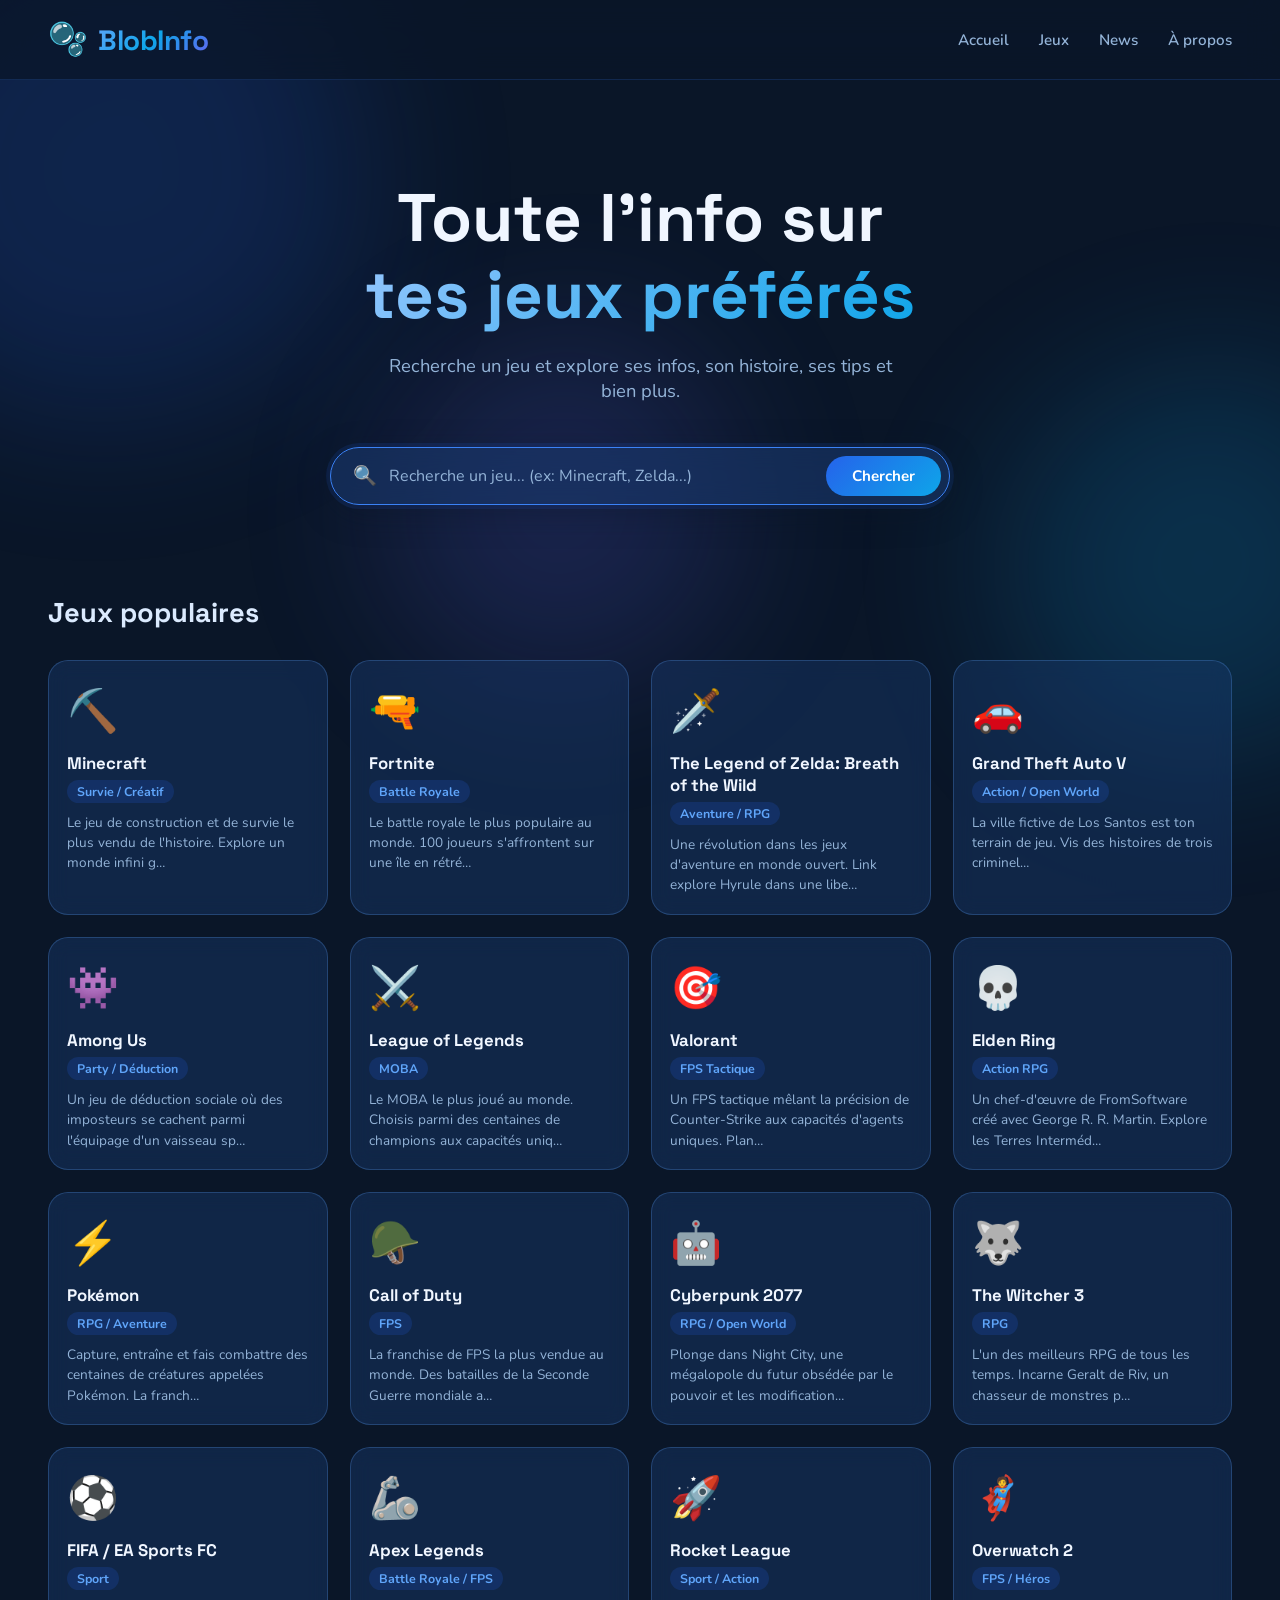
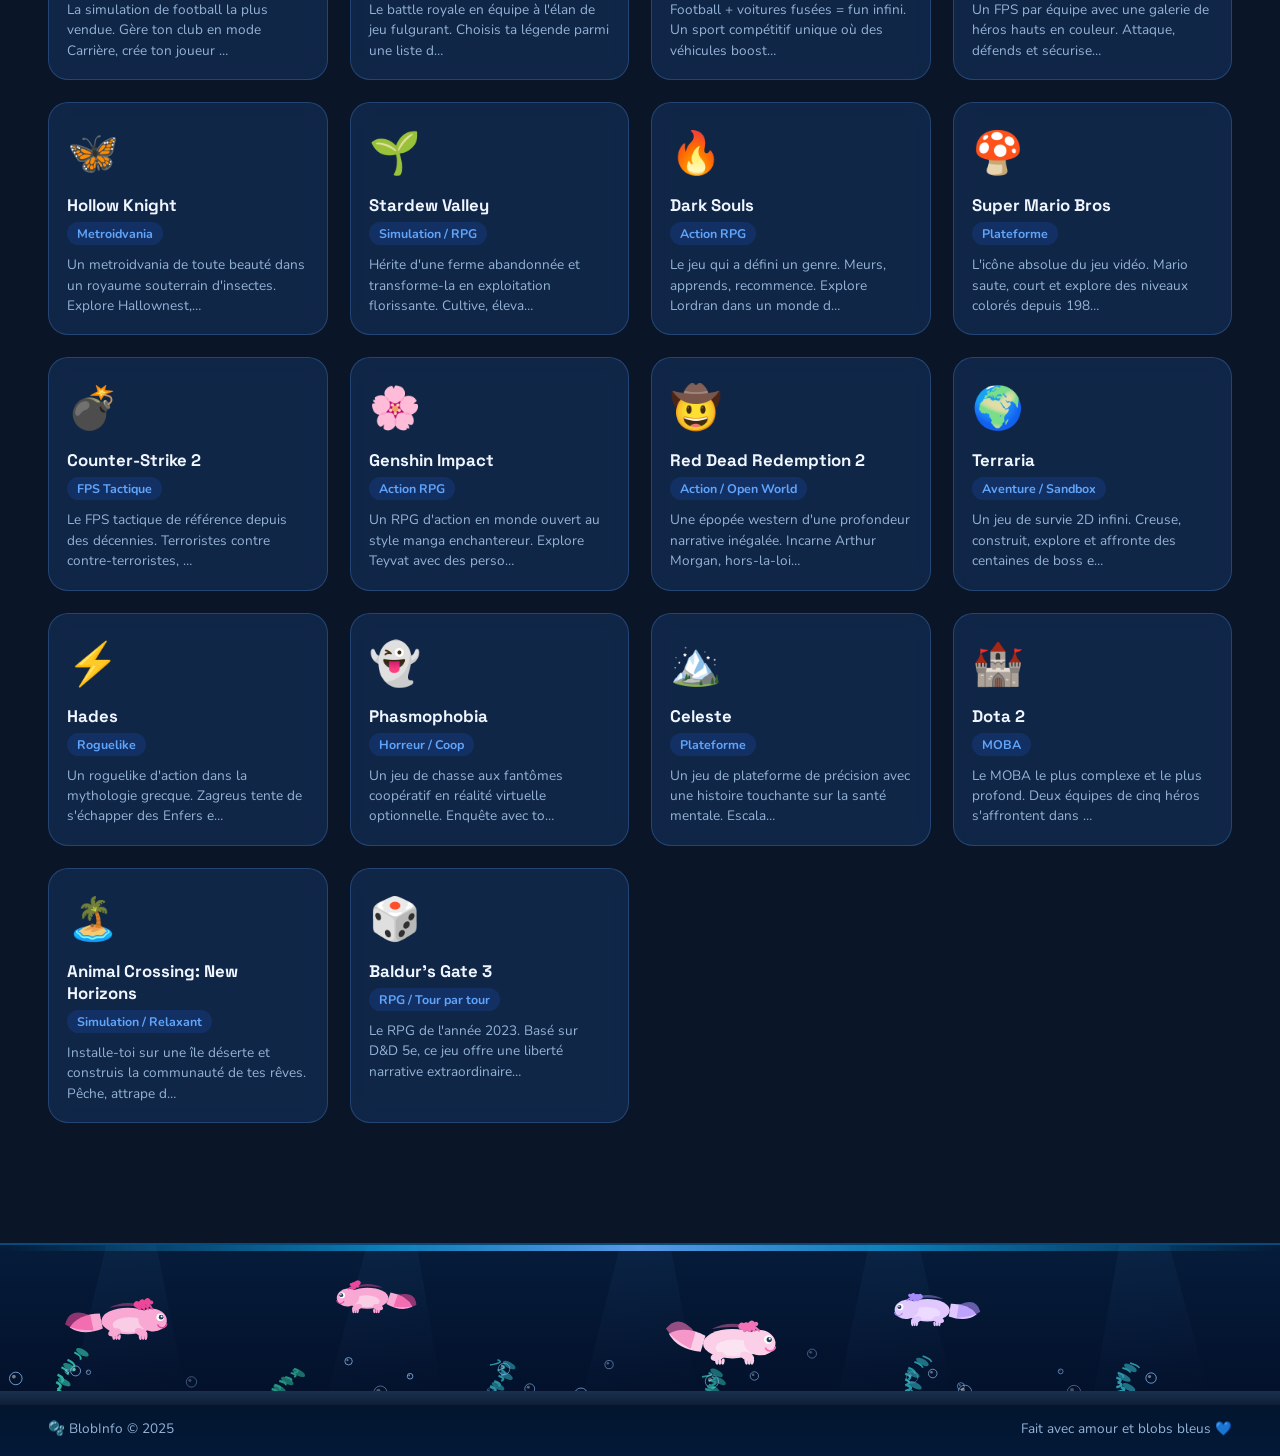
==== commit 39bcb425: "Add files via upload" ====
--- a/index.html
+++ b/index.html
@@ -3,628 +3,81 @@
 <head>
   <meta charset="UTF-8" />
   <meta name="viewport" content="width=device-width, initial-scale=1.0" />
-  <title>GameHub — Mes Jeux</title>
-  <link rel="preconnect" href="https://fonts.googleapis.com" />
-  <link href="https://fonts.googleapis.com/css2?family=Syne:wght@700;800&family=DM+Sans:wght@300;400;500&display=swap" rel="stylesheet" />
-  <style>
-    *, *::before, *::after { box-sizing: border-box; margin: 0; padding: 0; }
-
-    :root {
-      --bg: #0a0a0f;
-      --surface: #12121a;
-      --card: #1a1a26;
-      --border: #2a2a3f;
-      --accent: #7c5cfc;
-      --accent2: #fc5c7c;
-      --accent3: #5cfca2;
-      --text: #e8e8f0;
-      --muted: #7070a0;
-      --glow: rgba(124, 92, 252, 0.3);
-    }
-
-    html { scroll-behavior: smooth; }
-
-    body {
-      font-family: 'DM Sans', sans-serif;
-      background: var(--bg);
-      color: var(--text);
-      min-height: 100vh;
-      overflow-x: hidden;
-    }
-
-    /* ── NOISE OVERLAY ── */
-    body::before {
-      content: '';
-      position: fixed;
-      inset: 0;
-      background-image: url("data:image/svg+xml,%3Csvg viewBox='0 0 200 200' xmlns='http://www.w3.org/2000/svg'%3E%3Cfilter id='n'%3E%3CfeTurbulence type='fractalNoise' baseFrequency='0.9' numOctaves='4'/%3E%3C/filter%3E%3Crect width='100%25' height='100%25' filter='url(%23n)' opacity='0.03'/%3E%3C/svg%3E");
-      pointer-events: none;
-      z-index: 9999;
-      opacity: .4;
-    }
-
-    /* ── GRADIENT BLOBS ── */
-    .blob {
-      position: fixed;
-      border-radius: 50%;
-      filter: blur(120px);
-      pointer-events: none;
-      z-index: 0;
-    }
-    .blob-1 { width: 600px; height: 600px; background: rgba(124,92,252,.15); top: -200px; left: -200px; }
-    .blob-2 { width: 500px; height: 500px; background: rgba(252,92,124,.1); bottom: -150px; right: -150px; }
-    .blob-3 { width: 400px; height: 400px; background: rgba(92,252,162,.08); top: 50%; left: 50%; transform: translate(-50%,-50%); }
-
-    /* ── LAYOUT ── */
-    .container {
-      position: relative;
-      z-index: 1;
-      max-width: 1200px;
-      margin: 0 auto;
-      padding: 0 2rem;
-    }
-
-    /* ── HEADER ── */
-    header {
-      position: relative;
-      padding: 5rem 0 4rem;
-      text-align: center;
-    }
-
-    .logo-badge {
-      display: inline-flex;
-      align-items: center;
-      gap: .5rem;
-      background: rgba(124,92,252,.12);
-      border: 1px solid rgba(124,92,252,.3);
-      border-radius: 99px;
-      padding: .35rem 1rem;
-      font-size: .8rem;
-      letter-spacing: .12em;
-      text-transform: uppercase;
-      color: var(--accent);
-      margin-bottom: 1.5rem;
-      animation: fadeDown .6s ease both;
-    }
-
-    h1 {
-      font-family: 'Syne', sans-serif;
-      font-size: clamp(3rem, 8vw, 6.5rem);
-      font-weight: 800;
-      line-height: 1;
-      letter-spacing: -.03em;
-      animation: fadeDown .7s .1s ease both;
-    }
-
-    h1 span {
-      background: linear-gradient(135deg, var(--accent), var(--accent2));
-      -webkit-background-clip: text;
-      -webkit-text-fill-color: transparent;
-    }
-
-    .subtitle {
-      margin-top: 1.2rem;
-      color: var(--muted);
-      font-size: 1.1rem;
-      font-weight: 300;
-      animation: fadeDown .7s .2s ease both;
-    }
-
-    /* ── FILTER BAR ── */
-    .filter-bar {
-      display: flex;
-      flex-wrap: wrap;
-      gap: .6rem;
-      justify-content: center;
-      margin: 3rem 0 2.5rem;
-      animation: fadeDown .7s .3s ease both;
-    }
-
-    .filter-btn {
-      cursor: pointer;
-      border: 1px solid var(--border);
-      background: var(--surface);
-      color: var(--muted);
-      padding: .45rem 1.1rem;
-      border-radius: 99px;
-      font-family: 'DM Sans', sans-serif;
-      font-size: .85rem;
-      transition: all .2s;
-    }
-
-    .filter-btn:hover,
-    .filter-btn.active {
-      border-color: var(--accent);
-      color: var(--accent);
-      background: rgba(124,92,252,.1);
-      box-shadow: 0 0 16px rgba(124,92,252,.2);
-    }
-
-    /* ── GRID ── */
-    .games-grid {
-      display: grid;
-      grid-template-columns: repeat(auto-fill, minmax(300px, 1fr));
-      gap: 1.5rem;
-      padding-bottom: 5rem;
-      animation: fadeUp .7s .4s ease both;
-    }
-
-    /* ── CARD ── */
-    .game-card {
-      background: var(--card);
-      border: 1px solid var(--border);
-      border-radius: 1.2rem;
-      overflow: hidden;
-      display: flex;
-      flex-direction: column;
-      transition: transform .25s, border-color .25s, box-shadow .25s;
-      position: relative;
-    }
-
-    .game-card:hover {
-      transform: translateY(-6px);
-      border-color: rgba(124,92,252,.5);
-      box-shadow: 0 20px 50px rgba(0,0,0,.5), 0 0 0 1px rgba(124,92,252,.15);
-    }
-
-    .game-card[data-hidden] {
-      display: none;
-    }
-
-    .card-thumb {
-      position: relative;
-      aspect-ratio: 16/9;
-      background: var(--surface);
-      overflow: hidden;
-    }
-
-    .card-thumb canvas {
-      width: 100%;
-      height: 100%;
-    }
-
-    .card-tag {
-      position: absolute;
-      top: .75rem;
-      right: .75rem;
-      background: rgba(10,10,15,.7);
-      border: 1px solid var(--border);
-      border-radius: 99px;
-      padding: .25rem .75rem;
-      font-size: .72rem;
-      letter-spacing: .08em;
-      text-transform: uppercase;
-      backdrop-filter: blur(8px);
-      color: var(--muted);
-    }
-
-    .card-body {
-      padding: 1.4rem 1.5rem 1.5rem;
-      display: flex;
-      flex-direction: column;
-      flex: 1;
-    }
-
-    .card-title {
-      font-family: 'Syne', sans-serif;
-      font-size: 1.3rem;
-      font-weight: 700;
-      margin-bottom: .4rem;
-    }
-
-    .card-desc {
-      color: var(--muted);
-      font-size: .88rem;
-      line-height: 1.6;
-      flex: 1;
-      margin-bottom: 1.2rem;
-    }
-
-    .card-meta {
-      display: flex;
-      align-items: center;
-      gap: .75rem;
-      margin-bottom: 1.2rem;
-      font-size: .78rem;
-      color: var(--muted);
-    }
-
-    .dot { width: 3px; height: 3px; background: var(--border); border-radius: 50%; }
-
-    .card-actions {
-      display: flex;
-      gap: .75rem;
-    }
-
-    .btn-play {
-      flex: 1;
-      padding: .7rem;
-      border-radius: .7rem;
-      border: none;
-      background: linear-gradient(135deg, var(--accent), #5c3dfc);
-      color: #fff;
-      font-family: 'Syne', sans-serif;
-      font-size: .9rem;
-      font-weight: 700;
-      cursor: pointer;
-      letter-spacing: .02em;
-      text-decoration: none;
-      display: flex;
-      align-items: center;
-      justify-content: center;
-      gap: .4rem;
-      transition: opacity .2s, transform .15s;
-    }
-
-    .btn-play:hover { opacity: .85; transform: scale(.98); }
-
-    .btn-src {
-      padding: .7rem 1rem;
-      border-radius: .7rem;
-      border: 1px solid var(--border);
-      background: transparent;
-      color: var(--muted);
-      font-size: .85rem;
-      cursor: pointer;
-      text-decoration: none;
-      display: flex;
-      align-items: center;
-      justify-content: center;
-      transition: color .2s, border-color .2s;
-    }
-
-    .btn-src:hover { color: var(--text); border-color: var(--text); }
-
-    /* ── EMPTY STATE ── */
-    .empty-state {
-      display: none;
-      grid-column: 1/-1;
-      text-align: center;
-      padding: 4rem;
-      color: var(--muted);
-    }
-
-    .empty-state.show { display: block; }
-
-    /* ── ADD GAME CARD ── */
-    .add-card {
-      background: transparent;
-      border: 2px dashed var(--border);
-      border-radius: 1.2rem;
-      display: flex;
-      flex-direction: column;
-      align-items: center;
-      justify-content: center;
-      gap: .75rem;
-      min-height: 220px;
-      cursor: pointer;
-      color: var(--muted);
-      transition: border-color .2s, color .2s;
-      text-decoration: none;
-    }
-
-    .add-card:hover { border-color: var(--accent); color: var(--accent); }
-
-    .add-icon {
-      width: 48px; height: 48px;
-      border-radius: 50%;
-      border: 2px solid currentColor;
-      display: flex; align-items: center; justify-content: center;
-      font-size: 1.5rem;
-    }
-
-    /* ── FOOTER ── */
-    footer {
-      border-top: 1px solid var(--border);
-      padding: 2.5rem 0;
-      text-align: center;
-      color: var(--muted);
-      font-size: .85rem;
-      position: relative;
-      z-index: 1;
-    }
-
-    footer a { color: var(--accent); text-decoration: none; }
-
-    /* ── ANIMATIONS ── */
-    @keyframes fadeDown {
-      from { opacity: 0; transform: translateY(-20px); }
-      to   { opacity: 1; transform: translateY(0); }
-    }
-
-    @keyframes fadeUp {
-      from { opacity: 0; transform: translateY(30px); }
-      to   { opacity: 1; transform: translateY(0); }
-    }
-
-    /* ── RESPONSIVE ── */
-    @media (max-width: 600px) {
-      .games-grid { grid-template-columns: 1fr; }
-    }
-  </style>
+  <title>BlobInfo – L'info sur les jeux vidéo</title>
+  <link rel="stylesheet" href="style.css" />
 </head>
 <body>
 
-<div class="blob blob-1"></div>
-<div class="blob blob-2"></div>
-<div class="blob blob-3"></div>
+  <!-- BLOBS décoratifs -->
+  <div class="blob blob-1"></div>
+  <div class="blob blob-2"></div>
+  <div class="blob blob-3"></div>
 
-<div class="container">
-
+  <!-- HEADER -->
   <header>
-    <div class="logo-badge">🎮 &nbsp; Mon Portail</div>
-    <h1>Game<span>Hub</span></h1>
-    <p class="subtitle">Tous mes jeux, au même endroit.</p>
+    <div class="logo">
+      <span class="logo-blob">🫧</span>
+      <span class="logo-text">BlobInfo</span>
+    </div>
+    <nav>
+      <a href="#">Accueil</a>
+      <a href="#">Jeux</a>
+      <a href="#">News</a>
+      <a href="#">À propos</a>
+    </nav>
   </header>
 
-  <!-- FILTRES -->
-  <div class="filter-bar" id="filterBar">
-    <button class="filter-btn active" data-filter="all">Tous</button>
-    <button class="filter-btn" data-filter="action">Action</button>
-    <button class="filter-btn" data-filter="puzzle">Puzzle</button>
-    <button class="filter-btn" data-filter="arcade">Arcade</button>
-    <button class="filter-btn" data-filter="rpg">RPG</button>
+  <!-- HERO -->
+  <section class="hero">
+    <h1>Toute l'info sur<br><span class="gradient-text">tes jeux préférés</span></h1>
+    <p class="hero-sub">Recherche un jeu et explore ses infos, son histoire, ses tips et bien plus.</p>
+
+    <!-- BARRE DE RECHERCHE -->
+    <div class="search-wrapper">
+      <div class="search-bar">
+        <span class="search-icon">🔍</span>
+        <input
+          type="text"
+          id="searchInput"
+          placeholder="Recherche un jeu... (ex: Minecraft, Zelda...)"
+          autocomplete="off"
+        />
+        <button onclick="doSearch()">Chercher</button>
+      </div>
+      <div class="suggestions" id="suggestions"></div>
+    </div>
+  </section>
+
+  <!-- JEUX POPULAIRES -->
+  <section class="popular">
+    <h2>Jeux populaires</h2>
+    <div class="game-grid" id="gameGrid">
+      <!-- injecté par JS -->
+    </div>
+  </section>
+
+  <!-- MODAL JEU -->
+  <div class="modal-overlay" id="modalOverlay" onclick="closeModal()">
+    <div class="modal" onclick="event.stopPropagation()">
+      <button class="modal-close" onclick="closeModal()">✕</button>
+      <div id="modalContent"></div>
+    </div>
   </div>
 
-  <!-- GRILLE -->
-  <div class="games-grid" id="grid">
+  <!-- AQUARIUM AXOLOTL -->
+  <footer>
+    <div class="aquarium">
+      <div class="water-top"></div>
+      <canvas id="aquariumCanvas" width="1200" height="160"></canvas>
+      <div class="footer-text">
+        <span>🫧 BlobInfo © 2025</span>
+        <span>Fait avec amour et blobs bleus 💙</span>
+      </div>
+    </div>
+  </footer>
 
-    <!-- CARTE EXEMPLE 1 -->
-    <article class="game-card" data-category="arcade">
-      <div class="card-thumb">
-        <canvas id="cv1" width="480" height="270"></canvas>
-        <span class="card-tag">Arcade</span>
-      </div>
-      <div class="card-body">
-        <h2 class="card-title">Snake Neon</h2>
-        <p class="card-desc">Le classique Snake revisité avec des effets néon et des power-ups explosifs.</p>
-        <div class="card-meta">
-          <span>Solo</span><span class="dot"></span>
-          <span>Navigateur</span><span class="dot"></span>
-          <span>2024</span>
-        </div>
-        <div class="card-actions">
-          <a href="snake/index.html" class="btn-play">▶ &nbsp;Jouer</a>
-          <a href="https://github.com/tonpseudo/snake-neon" target="_blank" class="btn-src" title="Code source">
-            <!-- github icon -->
-            <svg width="16" height="16" viewBox="0 0 24 24" fill="currentColor"><path d="M12 0C5.37 0 0 5.37 0 12c0 5.3 3.44 9.8 8.2 11.4.6.1.82-.26.82-.58v-2c-3.34.73-4.04-1.6-4.04-1.6-.54-1.38-1.33-1.74-1.33-1.74-1.08-.74.08-.73.08-.73 1.2.08 1.83 1.23 1.83 1.23 1.07 1.83 2.8 1.3 3.48 1 .11-.78.42-1.3.76-1.6-2.67-.3-5.47-1.33-5.47-5.93 0-1.31.47-2.38 1.24-3.22-.14-.3-.54-1.52.1-3.18 0 0 1-.32 3.3 1.23A11.5 11.5 0 0 1 12 5.8c1.02.005 2.05.14 3.01.4 2.28-1.55 3.29-1.23 3.29-1.23.64 1.66.24 2.88.12 3.18.77.84 1.23 1.91 1.23 3.22 0 4.61-2.8 5.63-5.48 5.92.43.37.81 1.1.81 2.22v3.29c0 .32.22.7.83.58C20.57 21.8 24 17.3 24 12c0-6.63-5.37-12-12-12z"/></svg>
-          </a>
-        </div>
-      </div>
-    </article>
-
-    <!-- CARTE EXEMPLE 2 -->
-    <article class="game-card" data-category="puzzle">
-      <div class="card-thumb">
-        <canvas id="cv2" width="480" height="270"></canvas>
-        <span class="card-tag">Puzzle</span>
-      </div>
-      <div class="card-body">
-        <h2 class="card-title">HexFlow</h2>
-        <p class="card-desc">Relie les hexagones de même couleur sans croiser les chemins. 60 niveaux progressifs.</p>
-        <div class="card-meta">
-          <span>Solo</span><span class="dot"></span>
-          <span>Navigateur</span><span class="dot"></span>
-          <span>2024</span>
-        </div>
-        <div class="card-actions">
-          <a href="hexflow/index.html" class="btn-play">▶ &nbsp;Jouer</a>
-          <a href="https://github.com/tonpseudo/hexflow" target="_blank" class="btn-src" title="Code source">
-            <svg width="16" height="16" viewBox="0 0 24 24" fill="currentColor"><path d="M12 0C5.37 0 0 5.37 0 12c0 5.3 3.44 9.8 8.2 11.4.6.1.82-.26.82-.58v-2c-3.34.73-4.04-1.6-4.04-1.6-.54-1.38-1.33-1.74-1.33-1.74-1.08-.74.08-.73.08-.73 1.2.08 1.83 1.23 1.83 1.23 1.07 1.83 2.8 1.3 3.48 1 .11-.78.42-1.3.76-1.6-2.67-.3-5.47-1.33-5.47-5.93 0-1.31.47-2.38 1.24-3.22-.14-.3-.54-1.52.1-3.18 0 0 1-.32 3.3 1.23A11.5 11.5 0 0 1 12 5.8c1.02.005 2.05.14 3.01.4 2.28-1.55 3.29-1.23 3.29-1.23.64 1.66.24 2.88.12 3.18.77.84 1.23 1.91 1.23 3.22 0 4.61-2.8 5.63-5.48 5.92.43.37.81 1.1.81 2.22v3.29c0 .32.22.7.83.58C20.57 21.8 24 17.3 24 12c0-6.63-5.37-12-12-12z"/></svg>
-          </a>
-        </div>
-      </div>
-    </article>
-
-    <!-- CARTE EXEMPLE 3 -->
-    <article class="game-card" data-category="action">
-      <div class="card-thumb">
-        <canvas id="cv3" width="480" height="270"></canvas>
-        <span class="card-tag">Action</span>
-      </div>
-      <div class="card-body">
-        <h2 class="card-title">Void Runner</h2>
-        <p class="card-desc">Esquive les obstacles à grande vitesse dans un couloir infini et bats ton meilleur score.</p>
-        <div class="card-meta">
-          <span>Solo</span><span class="dot"></span>
-          <span>Navigateur</span><span class="dot"></span>
-          <span>2025</span>
-        </div>
-        <div class="card-actions">
-          <a href="void-runner/index.html" class="btn-play">▶ &nbsp;Jouer</a>
-          <a href="https://github.com/tonpseudo/void-runner" target="_blank" class="btn-src" title="Code source">
-            <svg width="16" height="16" viewBox="0 0 24 24" fill="currentColor"><path d="M12 0C5.37 0 0 5.37 0 12c0 5.3 3.44 9.8 8.2 11.4.6.1.82-.26.82-.58v-2c-3.34.73-4.04-1.6-4.04-1.6-.54-1.38-1.33-1.74-1.33-1.74-1.08-.74.08-.73.08-.73 1.2.08 1.83 1.23 1.83 1.23 1.07 1.83 2.8 1.3 3.48 1 .11-.78.42-1.3.76-1.6-2.67-.3-5.47-1.33-5.47-5.93 0-1.31.47-2.38 1.24-3.22-.14-.3-.54-1.52.1-3.18 0 0 1-.32 3.3 1.23A11.5 11.5 0 0 1 12 5.8c1.02.005 2.05.14 3.01.4 2.28-1.55 3.29-1.23 3.29-1.23.64 1.66.24 2.88.12 3.18.77.84 1.23 1.91 1.23 3.22 0 4.61-2.8 5.63-5.48 5.92.43.37.81 1.1.81 2.22v3.29c0 .32.22.7.83.58C20.57 21.8 24 17.3 24 12c0-6.63-5.37-12-12-12z"/></svg>
-          </a>
-        </div>
-      </div>
-    </article>
-
-    <!-- AJOUTER UN JEU -->
-    <a href="#" class="add-card" onclick="alert('Duplique une carte dans le HTML et personnalise-la !'); return false;">
-      <div class="add-icon">+</div>
-      <span style="font-family:'Syne',sans-serif;font-weight:700;font-size:1rem;">Ajouter un jeu</span>
-      <span style="font-size:.8rem;">Duplique une carte dans le HTML</span>
-    </a>
-
-    <!-- EMPTY STATE -->
-    <div class="empty-state" id="emptyState">
-      <p style="font-size:2rem;margin-bottom:.5rem;">🎮</p>
-      <p>Aucun jeu dans cette catégorie.</p>
-    </div>
-
-  </div>
-</div>
-
-<footer>
-  <div class="container">
-    Fait avec ❤️ — <a href="https://github.com/tonpseudo" target="_blank">Mon GitHub</a>
-  </div>
-</footer>
-
-<script>
-  /* ── THUMBNAILS GÉNÉRATIFS ── */
-  function drawThumb1(canvas) {
-    const ctx = canvas.getContext('2d');
-    const w = canvas.width, h = canvas.height;
-    ctx.fillStyle = '#0d0d18';
-    ctx.fillRect(0, 0, w, h);
-    // grid
-    ctx.strokeStyle = 'rgba(124,92,252,.15)';
-    ctx.lineWidth = 1;
-    for (let x = 0; x < w; x += 40) { ctx.beginPath(); ctx.moveTo(x, 0); ctx.lineTo(x, h); ctx.stroke(); }
-    for (let y = 0; y < h; y += 40) { ctx.beginPath(); ctx.moveTo(0, y); ctx.lineTo(w, y); ctx.stroke(); }
-    // snake segments
-    const segs = [[5,3],[4,3],[3,3],[3,4],[3,5],[3,6],[4,6],[5,6],[6,6],[6,5],[6,4],[7,4],[8,4],[9,4]];
-    segs.forEach(([gx, gy], i) => {
-      const x = gx * 40 + 20, y = gy * 40 + 20;
-      const t = i / segs.length;
-      ctx.save();
-      ctx.shadowBlur = 18;
-      ctx.shadowColor = `hsl(${260 + t*40},80%,65%)`;
-      ctx.fillStyle = `hsl(${260 + t*40},80%,65%)`;
-      ctx.beginPath();
-      ctx.roundRect(x - 14, y - 14, 28, 28, 6);
-      ctx.fill();
-      ctx.restore();
-    });
-    // food
-    ctx.save();
-    ctx.shadowBlur = 24;
-    ctx.shadowColor = '#fc5c7c';
-    ctx.fillStyle = '#fc5c7c';
-    ctx.beginPath();
-    ctx.arc(9 * 40 + 20, 6 * 40 + 20, 10, 0, Math.PI * 2);
-    ctx.fill();
-    ctx.restore();
-    // score
-    ctx.fillStyle = 'rgba(255,255,255,.6)';
-    ctx.font = 'bold 14px DM Sans, sans-serif';
-    ctx.fillText('SCORE  1420', 16, 26);
-  }
-
-  function drawThumb2(canvas) {
-    const ctx = canvas.getContext('2d');
-    const w = canvas.width, h = canvas.height;
-    ctx.fillStyle = '#0a1020';
-    ctx.fillRect(0, 0, w, h);
-    const colors = ['#7c5cfc','#fc5c7c','#5cfca2','#fcda5c','#5cccfc'];
-    const hexes = [
-      [120,80,0],[200,80,1],[280,80,2],[160,135,3],[240,135,4],
-      [120,190,1],[200,190,2],[280,190,0],[160,245,4],[240,245,3]
-    ];
-    function hex(x, y, r, c, filled) {
-      ctx.beginPath();
-      for (let i = 0; i < 6; i++) {
-        const a = Math.PI/180*(60*i - 30);
-        i === 0 ? ctx.moveTo(x+r*Math.cos(a), y+r*Math.sin(a)) : ctx.lineTo(x+r*Math.cos(a), y+r*Math.sin(a));
-      }
-      ctx.closePath();
-      if (filled) {
-        ctx.save();
-        ctx.shadowBlur = 20;
-        ctx.shadowColor = colors[c];
-        ctx.fillStyle = colors[c] + '55';
-        ctx.fill();
-        ctx.strokeStyle = colors[c];
-        ctx.lineWidth = 2.5;
-        ctx.stroke();
-        ctx.restore();
-      } else {
-        ctx.strokeStyle = 'rgba(255,255,255,.08)';
-        ctx.lineWidth = 1.5;
-        ctx.stroke();
-      }
-    }
-    hexes.forEach(([x, y, c]) => hex(x, y, 38, c, true));
-    // path between same-colored hexes
-    ctx.save();
-    ctx.strokeStyle = '#7c5cfc';
-    ctx.lineWidth = 3;
-    ctx.shadowBlur = 12;
-    ctx.shadowColor = '#7c5cfc';
-    ctx.beginPath();
-    ctx.moveTo(120, 80);
-    ctx.lineTo(280, 80);
-    ctx.stroke();
-    ctx.restore();
-  }
-
-  function drawThumb3(canvas) {
-    const ctx = canvas.getContext('2d');
-    const w = canvas.width, h = canvas.height;
-    // dark tunnel gradient
-    const g = ctx.createLinearGradient(0, 0, w, 0);
-    g.addColorStop(0, '#030308');
-    g.addColorStop(.5, '#0d0520');
-    g.addColorStop(1, '#030308');
-    ctx.fillStyle = g;
-    ctx.fillRect(0, 0, w, h);
-    // tunnel lines
-    const cx = w/2, cy = h/2;
-    const cols = ['rgba(124,92,252,', 'rgba(92,252,162,', 'rgba(252,92,124,'];
-    for (let i = 6; i >= 1; i--) {
-      const s = i * 30;
-      const c = cols[i % 3];
-      ctx.strokeStyle = c + (0.08 + (6-i)*0.04) + ')';
-      ctx.lineWidth = 1.5;
-      ctx.strokeRect(cx - s*1.8, cy - s, s*3.6, s*2);
-    }
-    // player ship
-    ctx.save();
-    ctx.translate(cx, cy + 40);
-    ctx.shadowBlur = 30;
-    ctx.shadowColor = '#7c5cfc';
-    ctx.fillStyle = '#a080ff';
-    ctx.beginPath();
-    ctx.moveTo(0, -20);
-    ctx.lineTo(18, 14);
-    ctx.lineTo(0, 6);
-    ctx.lineTo(-18, 14);
-    ctx.closePath();
-    ctx.fill();
-    ctx.restore();
-    // obstacles
-    [[cx-100, cy-20, '#fc5c7c'],[cx+80, cy+30, '#5cfca2']].forEach(([ox, oy, col]) => {
-      ctx.save();
-      ctx.shadowBlur = 20; ctx.shadowColor = col;
-      ctx.fillStyle = col + '99';
-      ctx.strokeStyle = col;
-      ctx.lineWidth = 2;
-      ctx.beginPath();
-      ctx.roundRect(ox - 20, oy - 25, 40, 50, 4);
-      ctx.fill(); ctx.stroke();
-      ctx.restore();
-    });
-    ctx.fillStyle = 'rgba(255,255,255,.6)';
-    ctx.font = 'bold 14px DM Sans, sans-serif';
-    ctx.fillText('DISTANCE  3.4 km', 16, 26);
-  }
-
-  document.addEventListener('DOMContentLoaded', () => {
-    drawThumb1(document.getElementById('cv1'));
-    drawThumb2(document.getElementById('cv2'));
-    drawThumb3(document.getElementById('cv3'));
-  });
-
-  /* ── FILTRES ── */
-  const filterBtns = document.querySelectorAll('.filter-btn');
-  const cards = document.querySelectorAll('.game-card');
-  const emptyState = document.getElementById('emptyState');
-
-  filterBtns.forEach(btn => {
-    btn.addEventListener('click', () => {
-      filterBtns.forEach(b => b.classList.remove('active'));
-      btn.classList.add('active');
-      const f = btn.dataset.filter;
-      let visible = 0;
-      cards.forEach(card => {
-        const match = f === 'all' || card.dataset.category === f;
-        if (match) { card.removeAttribute('data-hidden'); visible++; }
-        else card.setAttribute('data-hidden', '');
-      });
-      emptyState.classList.toggle('show', visible === 0);
-    });
-  });
-</script>
+  <script src="games.js"></script>
+  <script src="aquarium.js"></script>
+  <script src="main.js"></script>
 </body>
 </html>
--- a/style.css
+++ b/style.css
@@ -0,0 +1,401 @@
+/* ============================
+   BLOBINFO — style.css
+   Thème : Blob Bleu Doux
+   ============================ */
+
+@import url('https://fonts.googleapis.com/css2?family=Nunito:wght@400;600;700;900&family=Space+Grotesk:wght@400;600;700&display=swap');
+
+:root {
+  --blue-deep:    #0a1628;
+  --blue-dark:    #0d2147;
+  --blue-mid:     #1a3a6e;
+  --blue-vivid:   #2563eb;
+  --blue-bright:  #3b82f6;
+  --blue-light:   #60a5fa;
+  --blue-glow:    #93c5fd;
+  --blue-pale:    #dbeafe;
+  --blob-teal:    #0ea5e9;
+  --blob-purple:  #6366f1;
+  --text-white:   #f0f6ff;
+  --text-muted:   #94b4d8;
+  --card-bg:      rgba(26, 58, 110, 0.45);
+  --card-border:  rgba(96, 165, 250, 0.25);
+  --radius-blob:  60% 40% 55% 45% / 50% 60% 40% 50%;
+  --font-display: 'Space Grotesk', sans-serif;
+  --font-body:    'Nunito', sans-serif;
+}
+
+*, *::before, *::after { box-sizing: border-box; margin: 0; padding: 0; }
+
+html { scroll-behavior: smooth; }
+
+body {
+  background: var(--blue-deep);
+  color: var(--text-white);
+  font-family: var(--font-body);
+  overflow-x: hidden;
+  min-height: 100vh;
+}
+
+/* ── BLOBS DÉCORATIFS ── */
+.blob {
+  position: fixed;
+  border-radius: var(--radius-blob);
+  filter: blur(80px);
+  opacity: 0.18;
+  pointer-events: none;
+  z-index: 0;
+  animation: blobFloat 12s ease-in-out infinite alternate;
+}
+.blob-1 {
+  width: 520px; height: 520px;
+  background: var(--blue-vivid);
+  top: -100px; left: -150px;
+  animation-duration: 14s;
+}
+.blob-2 {
+  width: 400px; height: 400px;
+  background: var(--blob-teal);
+  top: 40%; right: -120px;
+  animation-duration: 10s;
+  animation-delay: -4s;
+}
+.blob-3 {
+  width: 350px; height: 350px;
+  background: var(--blob-purple);
+  bottom: 220px; left: 30%;
+  animation-duration: 16s;
+  animation-delay: -8s;
+}
+@keyframes blobFloat {
+  0%   { transform: translate(0, 0) scale(1)    rotate(0deg);   }
+  50%  { transform: translate(30px, -40px) scale(1.08) rotate(5deg);  }
+  100% { transform: translate(-20px, 30px) scale(0.95) rotate(-4deg); }
+}
+
+/* ── HEADER ── */
+header {
+  position: sticky; top: 0; z-index: 100;
+  display: flex; align-items: center; justify-content: space-between;
+  padding: 18px 48px;
+  background: rgba(10, 22, 40, 0.75);
+  backdrop-filter: blur(16px);
+  border-bottom: 1px solid rgba(59, 130, 246, 0.18);
+}
+
+.logo {
+  display: flex; align-items: center; gap: 10px;
+  text-decoration: none;
+}
+.logo-blob {
+  font-size: 2rem;
+  animation: blobPop 3s ease-in-out infinite;
+}
+@keyframes blobPop {
+  0%, 100% { transform: scale(1);    }
+  50%       { transform: scale(1.18); }
+}
+.logo-text {
+  font-family: var(--font-display);
+  font-size: 1.75rem;
+  font-weight: 700;
+  background: linear-gradient(135deg, var(--blue-light), var(--blob-teal), var(--blob-purple));
+  -webkit-background-clip: text;
+  -webkit-text-fill-color: transparent;
+  background-clip: text;
+  letter-spacing: -0.5px;
+}
+
+nav { display: flex; gap: 30px; }
+nav a {
+  color: var(--text-muted);
+  text-decoration: none;
+  font-weight: 600;
+  font-size: 0.95rem;
+  transition: color 0.2s;
+  position: relative;
+}
+nav a::after {
+  content: '';
+  position: absolute; bottom: -4px; left: 0;
+  width: 0; height: 2px;
+  background: var(--blue-bright);
+  border-radius: 2px;
+  transition: width 0.25s;
+}
+nav a:hover { color: var(--text-white); }
+nav a:hover::after { width: 100%; }
+
+/* ── HERO ── */
+.hero {
+  position: relative; z-index: 1;
+  text-align: center;
+  padding: 100px 24px 70px;
+}
+.hero h1 {
+  font-family: var(--font-display);
+  font-size: clamp(2.4rem, 6vw, 4.2rem);
+  font-weight: 700;
+  line-height: 1.15;
+  margin-bottom: 18px;
+}
+.gradient-text {
+  background: linear-gradient(135deg, var(--blue-glow), var(--blob-teal));
+  -webkit-background-clip: text;
+  -webkit-text-fill-color: transparent;
+  background-clip: text;
+}
+.hero-sub {
+  color: var(--text-muted);
+  font-size: 1.15rem;
+  max-width: 520px;
+  margin: 0 auto 44px;
+}
+
+/* ── BARRE DE RECHERCHE ── */
+.search-wrapper {
+  position: relative;
+  max-width: 620px;
+  margin: 0 auto;
+}
+.search-bar {
+  display: flex; align-items: center;
+  background: rgba(26, 58, 110, 0.6);
+  border: 1.5px solid var(--blue-bright);
+  border-radius: 999px;
+  padding: 8px 8px 8px 22px;
+  gap: 12px;
+  backdrop-filter: blur(12px);
+  box-shadow: 0 0 0 4px rgba(37, 99, 235, 0.12), 0 8px 32px rgba(10, 22, 40, 0.4);
+  transition: box-shadow 0.2s, border-color 0.2s;
+}
+.search-bar:focus-within {
+  border-color: var(--blob-teal);
+  box-shadow: 0 0 0 5px rgba(14, 165, 233, 0.18), 0 8px 32px rgba(10, 22, 40, 0.5);
+}
+.search-icon { font-size: 1.2rem; flex-shrink: 0; }
+.search-bar input {
+  flex: 1;
+  background: none; border: none; outline: none;
+  color: var(--text-white);
+  font-family: var(--font-body);
+  font-size: 1rem;
+  font-weight: 600;
+}
+.search-bar input::placeholder { color: var(--text-muted); font-weight: 400; }
+.search-bar button {
+  background: linear-gradient(135deg, var(--blue-vivid), var(--blob-teal));
+  border: none; border-radius: 999px;
+  color: #fff;
+  font-family: var(--font-body);
+  font-size: 0.95rem; font-weight: 700;
+  padding: 10px 26px;
+  cursor: pointer;
+  transition: opacity 0.2s, transform 0.15s;
+  flex-shrink: 0;
+}
+.search-bar button:hover { opacity: 0.9; transform: scale(1.03); }
+
+/* Suggestions dropdown */
+.suggestions {
+  position: absolute; top: calc(100% + 10px); left: 0; right: 0;
+  background: var(--blue-dark);
+  border: 1.5px solid var(--card-border);
+  border-radius: 18px;
+  overflow: hidden;
+  z-index: 200;
+  display: none;
+  box-shadow: 0 16px 40px rgba(0,0,0,0.5);
+}
+.suggestions.open { display: block; }
+.suggestion-item {
+  display: flex; align-items: center; gap: 12px;
+  padding: 12px 20px;
+  cursor: pointer;
+  transition: background 0.15s;
+  font-weight: 600;
+}
+.suggestion-item:hover { background: rgba(37, 99, 235, 0.2); }
+.suggestion-item .s-icon { font-size: 1.4rem; }
+.suggestion-item .s-name { color: var(--text-white); }
+.suggestion-item .s-genre {
+  margin-left: auto;
+  font-size: 0.78rem; font-weight: 600;
+  color: var(--blue-glow);
+  background: rgba(59, 130, 246, 0.15);
+  padding: 2px 10px; border-radius: 999px;
+}
+
+/* ── SECTION JEUX POPULAIRES ── */
+.popular {
+  position: relative; z-index: 1;
+  padding: 20px 48px 80px;
+  max-width: 1280px;
+  margin: 0 auto;
+}
+.popular h2 {
+  font-family: var(--font-display);
+  font-size: 1.7rem; font-weight: 700;
+  margin-bottom: 30px;
+  color: var(--blue-pale);
+}
+
+.game-grid {
+  display: grid;
+  grid-template-columns: repeat(auto-fill, minmax(220px, 1fr));
+  gap: 22px;
+}
+
+.game-card {
+  background: var(--card-bg);
+  border: 1px solid var(--card-border);
+  border-radius: 20px;
+  padding: 22px 18px 18px;
+  cursor: pointer;
+  transition: transform 0.22s, box-shadow 0.22s, border-color 0.22s;
+  backdrop-filter: blur(10px);
+  position: relative;
+  overflow: hidden;
+}
+.game-card::before {
+  content: '';
+  position: absolute; top: 0; left: 0; right: 0; height: 3px;
+  background: linear-gradient(90deg, var(--blue-vivid), var(--blob-teal));
+  opacity: 0;
+  transition: opacity 0.25s;
+}
+.game-card:hover {
+  transform: translateY(-6px);
+  box-shadow: 0 16px 40px rgba(37, 99, 235, 0.25);
+  border-color: var(--blue-bright);
+}
+.game-card:hover::before { opacity: 1; }
+
+.card-icon { font-size: 2.6rem; margin-bottom: 12px; display: block; }
+.card-title {
+  font-family: var(--font-display);
+  font-size: 1.05rem; font-weight: 700;
+  color: var(--text-white);
+  margin-bottom: 6px;
+}
+.card-genre {
+  font-size: 0.78rem; font-weight: 700;
+  color: var(--blue-light);
+  background: rgba(37, 99, 235, 0.18);
+  display: inline-block;
+  padding: 3px 10px; border-radius: 999px;
+  margin-bottom: 10px;
+}
+.card-desc {
+  font-size: 0.85rem;
+  color: var(--text-muted);
+  line-height: 1.5;
+}
+
+/* ── MODAL ── */
+.modal-overlay {
+  position: fixed; inset: 0; z-index: 500;
+  background: rgba(5, 15, 30, 0.75);
+  backdrop-filter: blur(8px);
+  display: none; align-items: center; justify-content: center;
+  padding: 20px;
+}
+.modal-overlay.open { display: flex; }
+.modal {
+  background: var(--blue-dark);
+  border: 1.5px solid var(--card-border);
+  border-radius: 24px;
+  max-width: 560px; width: 100%;
+  padding: 40px 36px;
+  position: relative;
+  box-shadow: 0 24px 64px rgba(0,0,0,0.6);
+  animation: modalIn 0.25s ease;
+}
+@keyframes modalIn {
+  from { opacity: 0; transform: scale(0.92) translateY(20px); }
+  to   { opacity: 1; transform: scale(1)    translateY(0); }
+}
+.modal-close {
+  position: absolute; top: 18px; right: 18px;
+  background: rgba(37, 99, 235, 0.15);
+  border: none; border-radius: 50%;
+  width: 36px; height: 36px;
+  color: var(--blue-light);
+  font-size: 1rem; cursor: pointer;
+  display: flex; align-items: center; justify-content: center;
+  transition: background 0.2s;
+}
+.modal-close:hover { background: rgba(37, 99, 235, 0.35); }
+.modal-icon { font-size: 4rem; display: block; margin-bottom: 14px; }
+.modal-title {
+  font-family: var(--font-display);
+  font-size: 2rem; font-weight: 700;
+  margin-bottom: 8px;
+}
+.modal-genre {
+  font-size: 0.82rem; font-weight: 700;
+  color: var(--blob-teal);
+  background: rgba(14, 165, 233, 0.15);
+  display: inline-block;
+  padding: 3px 12px; border-radius: 999px;
+  margin-bottom: 18px;
+}
+.modal-desc {
+  color: var(--text-muted);
+  line-height: 1.7; font-size: 0.98rem;
+  margin-bottom: 20px;
+}
+.modal-tags { display: flex; flex-wrap: wrap; gap: 8px; }
+.modal-tag {
+  font-size: 0.78rem; font-weight: 700;
+  padding: 4px 12px; border-radius: 999px;
+  background: rgba(96, 165, 250, 0.12);
+  color: var(--blue-glow);
+  border: 1px solid rgba(96, 165, 250, 0.2);
+}
+
+/* ── FOOTER / AQUARIUM ── */
+footer {
+  position: relative; z-index: 1;
+  margin-top: 40px;
+}
+.aquarium {
+  position: relative;
+  background: linear-gradient(180deg, #020c1b 0%, #041530 40%, #05244f 100%);
+  border-top: 2px solid rgba(14, 165, 233, 0.3);
+  overflow: hidden;
+}
+.water-top {
+  position: absolute; top: 0; left: 0; right: 0;
+  height: 6px;
+  background: linear-gradient(90deg,
+    transparent 0%, rgba(14,165,233,0.7) 30%,
+    rgba(96,165,250,0.9) 50%, rgba(14,165,233,0.7) 70%, transparent 100%);
+  animation: waterShimmer 3s ease-in-out infinite alternate;
+}
+@keyframes waterShimmer {
+  from { opacity: 0.5; transform: scaleX(0.98); }
+  to   { opacity: 1;   transform: scaleX(1.02); }
+}
+#aquariumCanvas {
+  display: block;
+  width: 100%;
+  height: 160px;
+}
+.footer-text {
+  display: flex; justify-content: space-between; align-items: center;
+  padding: 14px 48px 18px;
+  font-size: 0.85rem;
+  color: var(--text-muted);
+  background: rgba(0,0,0,0.3);
+}
+
+/* ── RESPONSIVE ── */
+@media (max-width: 768px) {
+  header { padding: 14px 20px; }
+  nav { gap: 16px; }
+  nav a { font-size: 0.85rem; }
+  .hero { padding: 70px 16px 50px; }
+  .popular { padding: 20px 16px 60px; }
+  .footer-text { padding: 14px 16px; flex-direction: column; gap: 4px; text-align: center; }
+}
